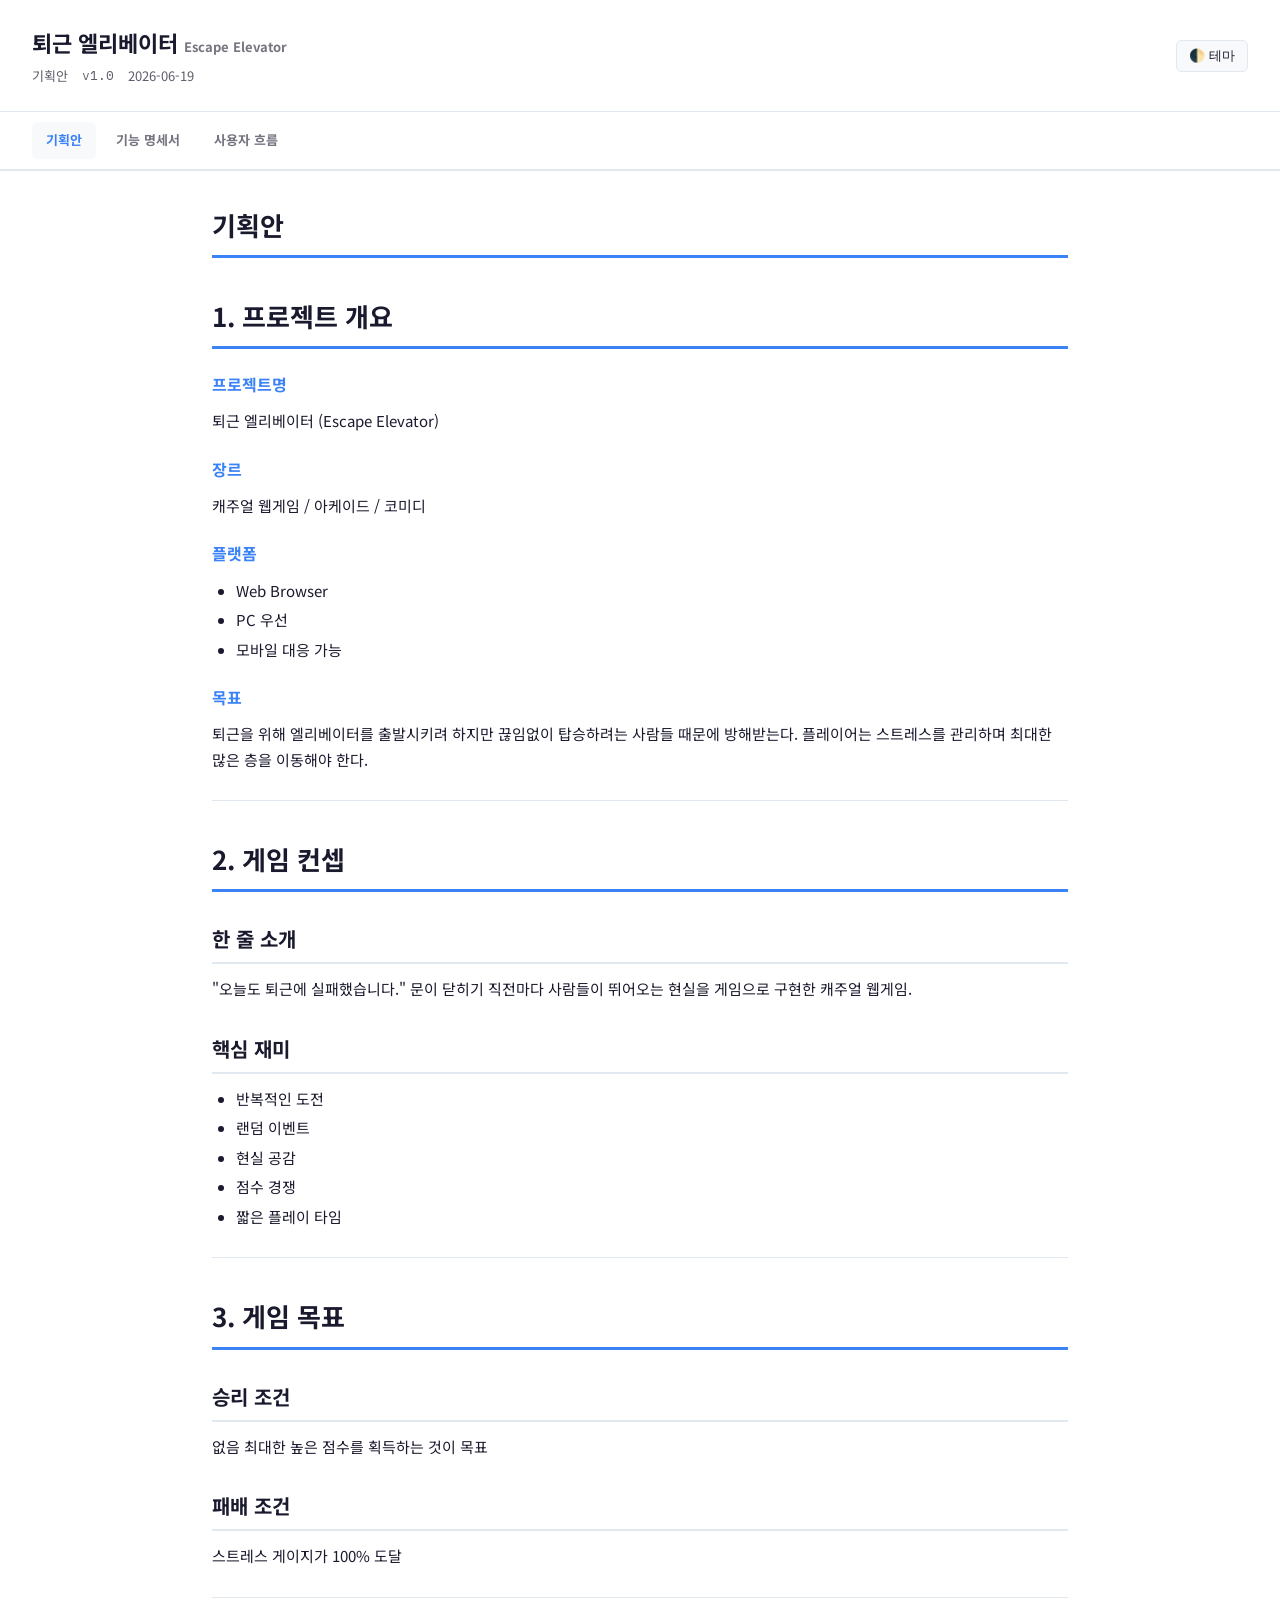
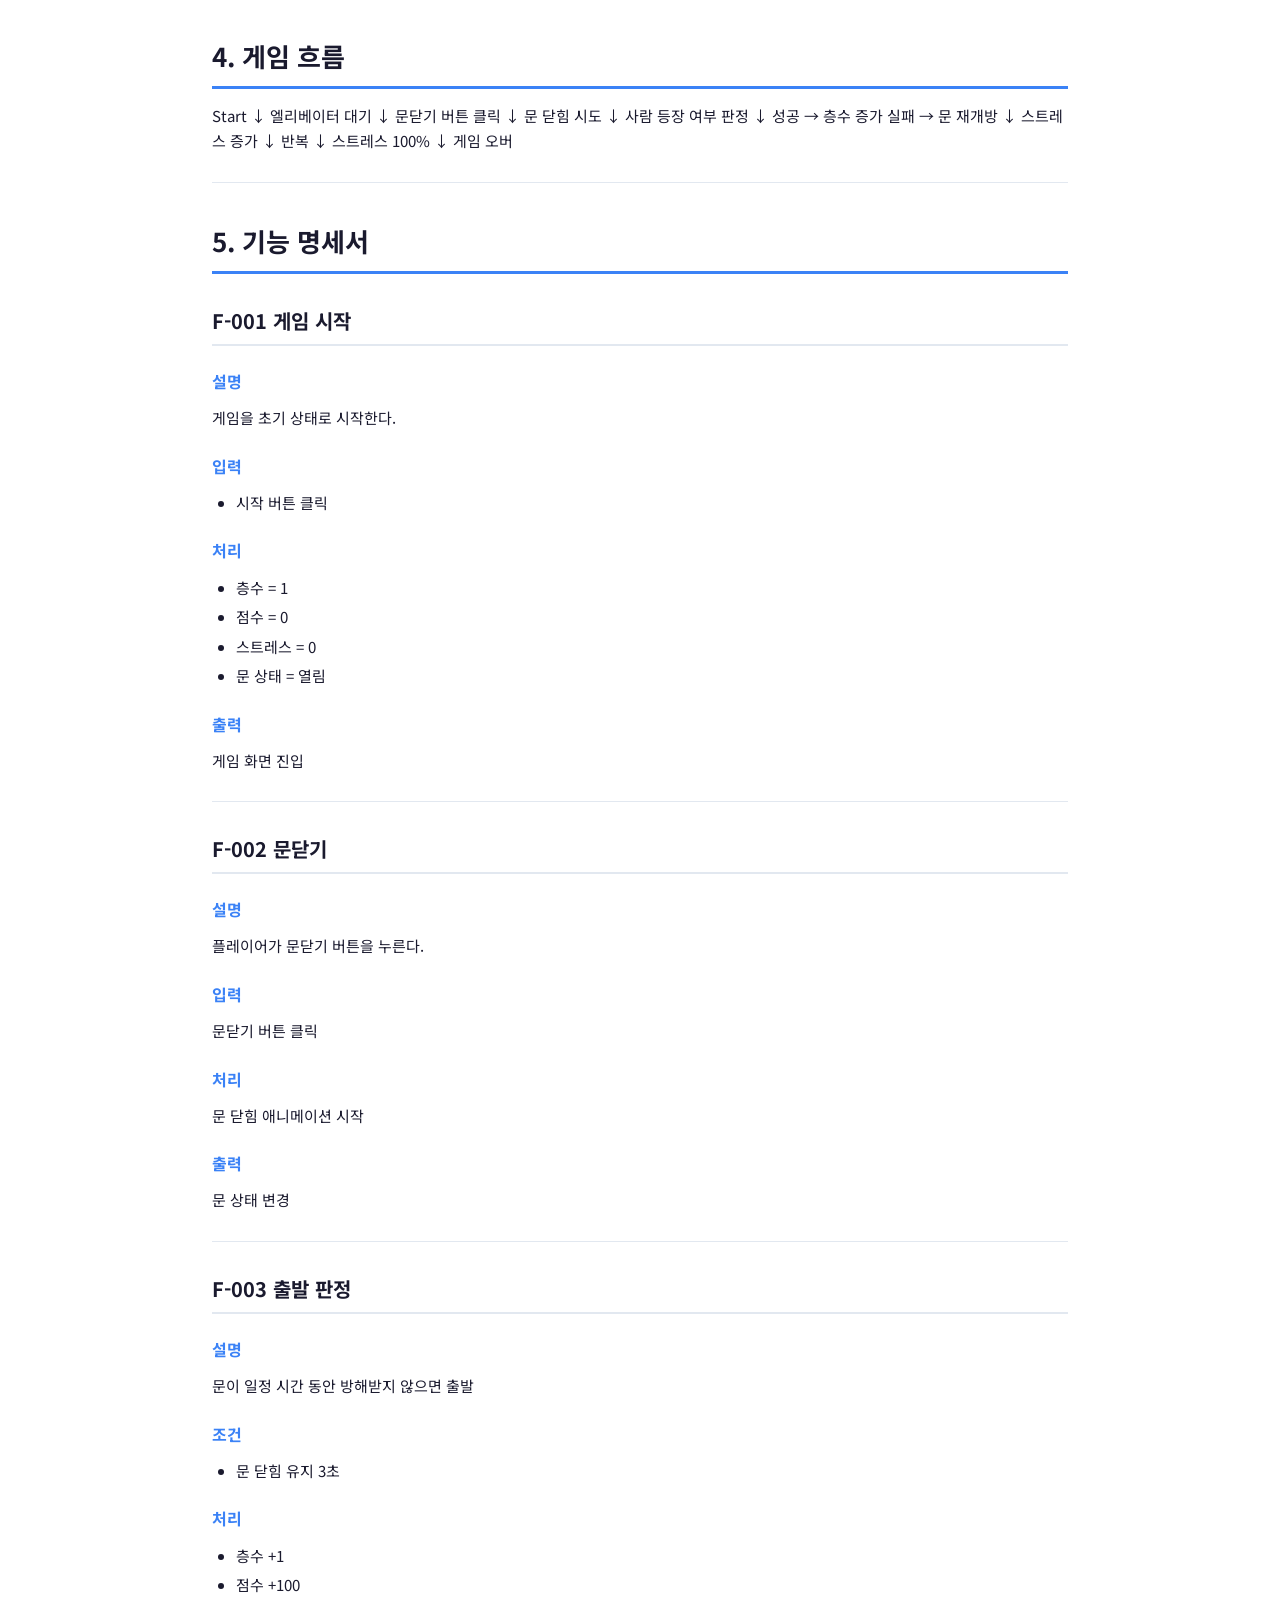
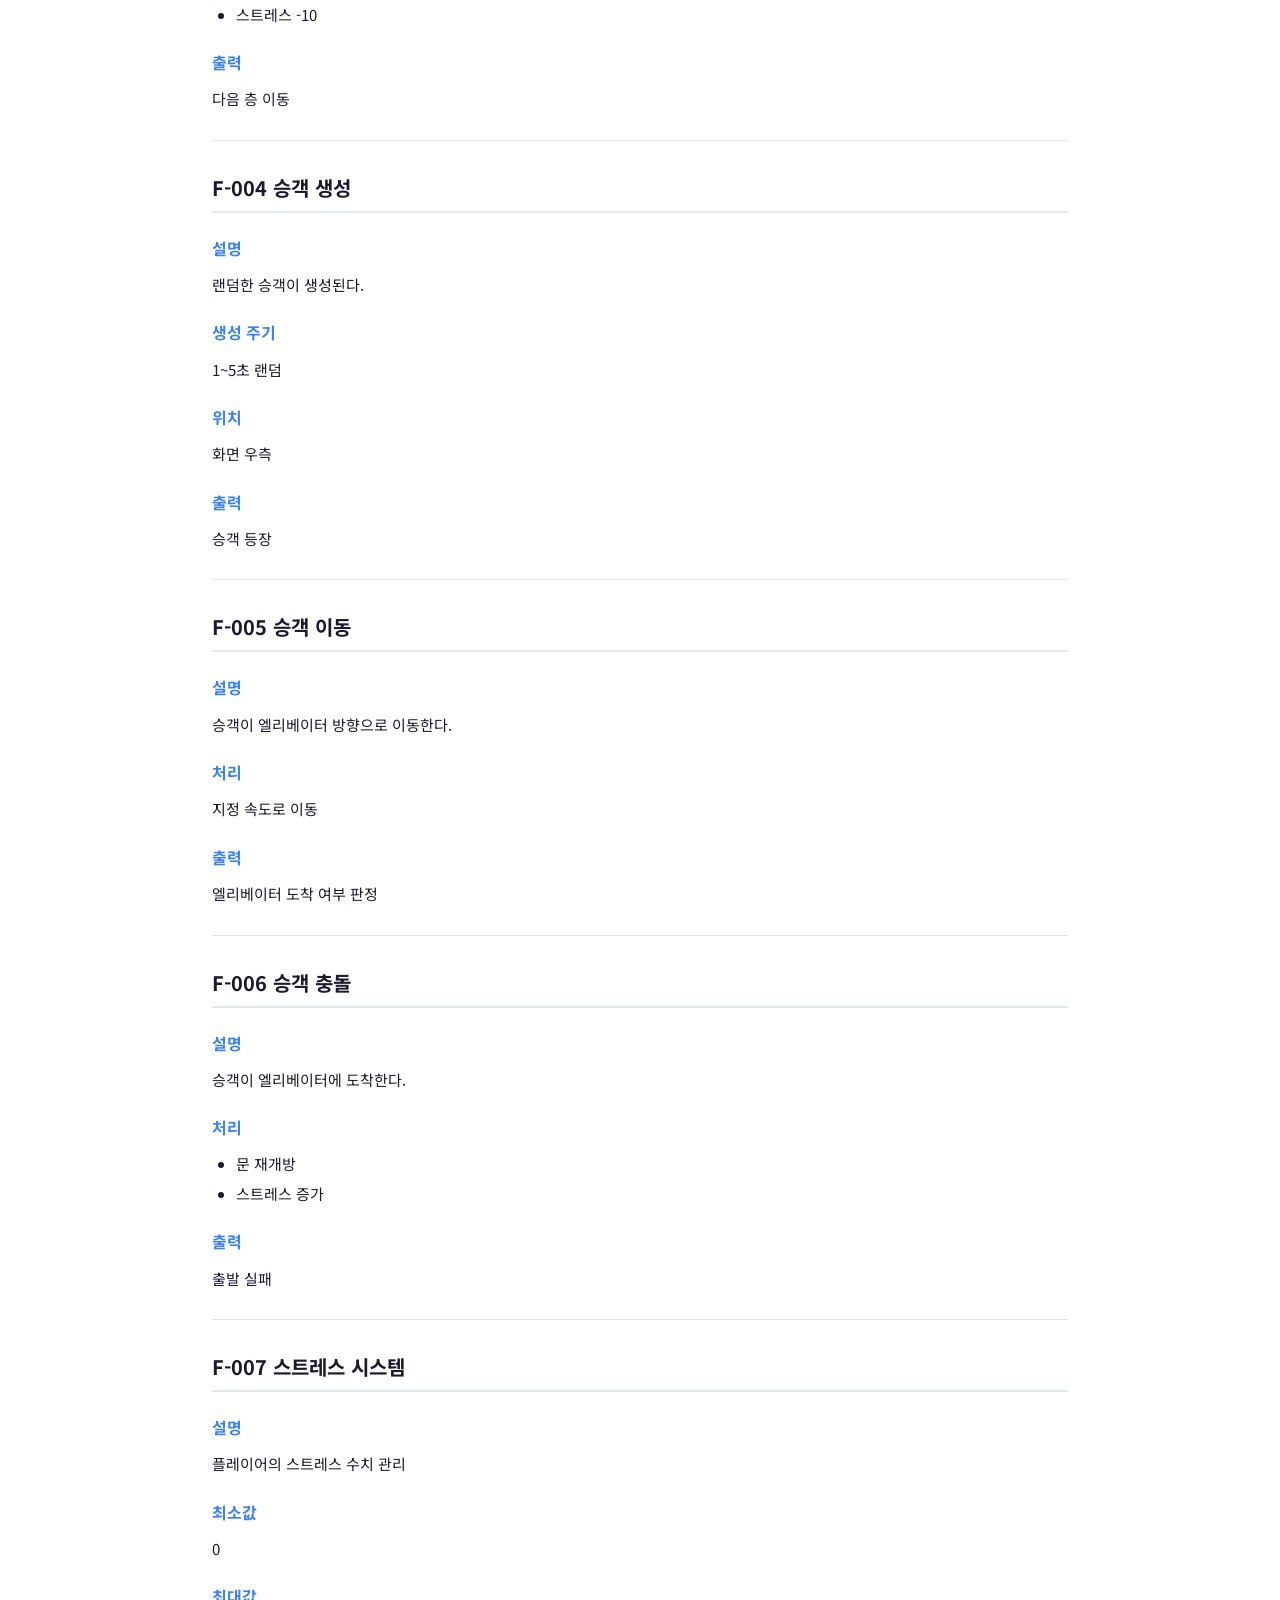
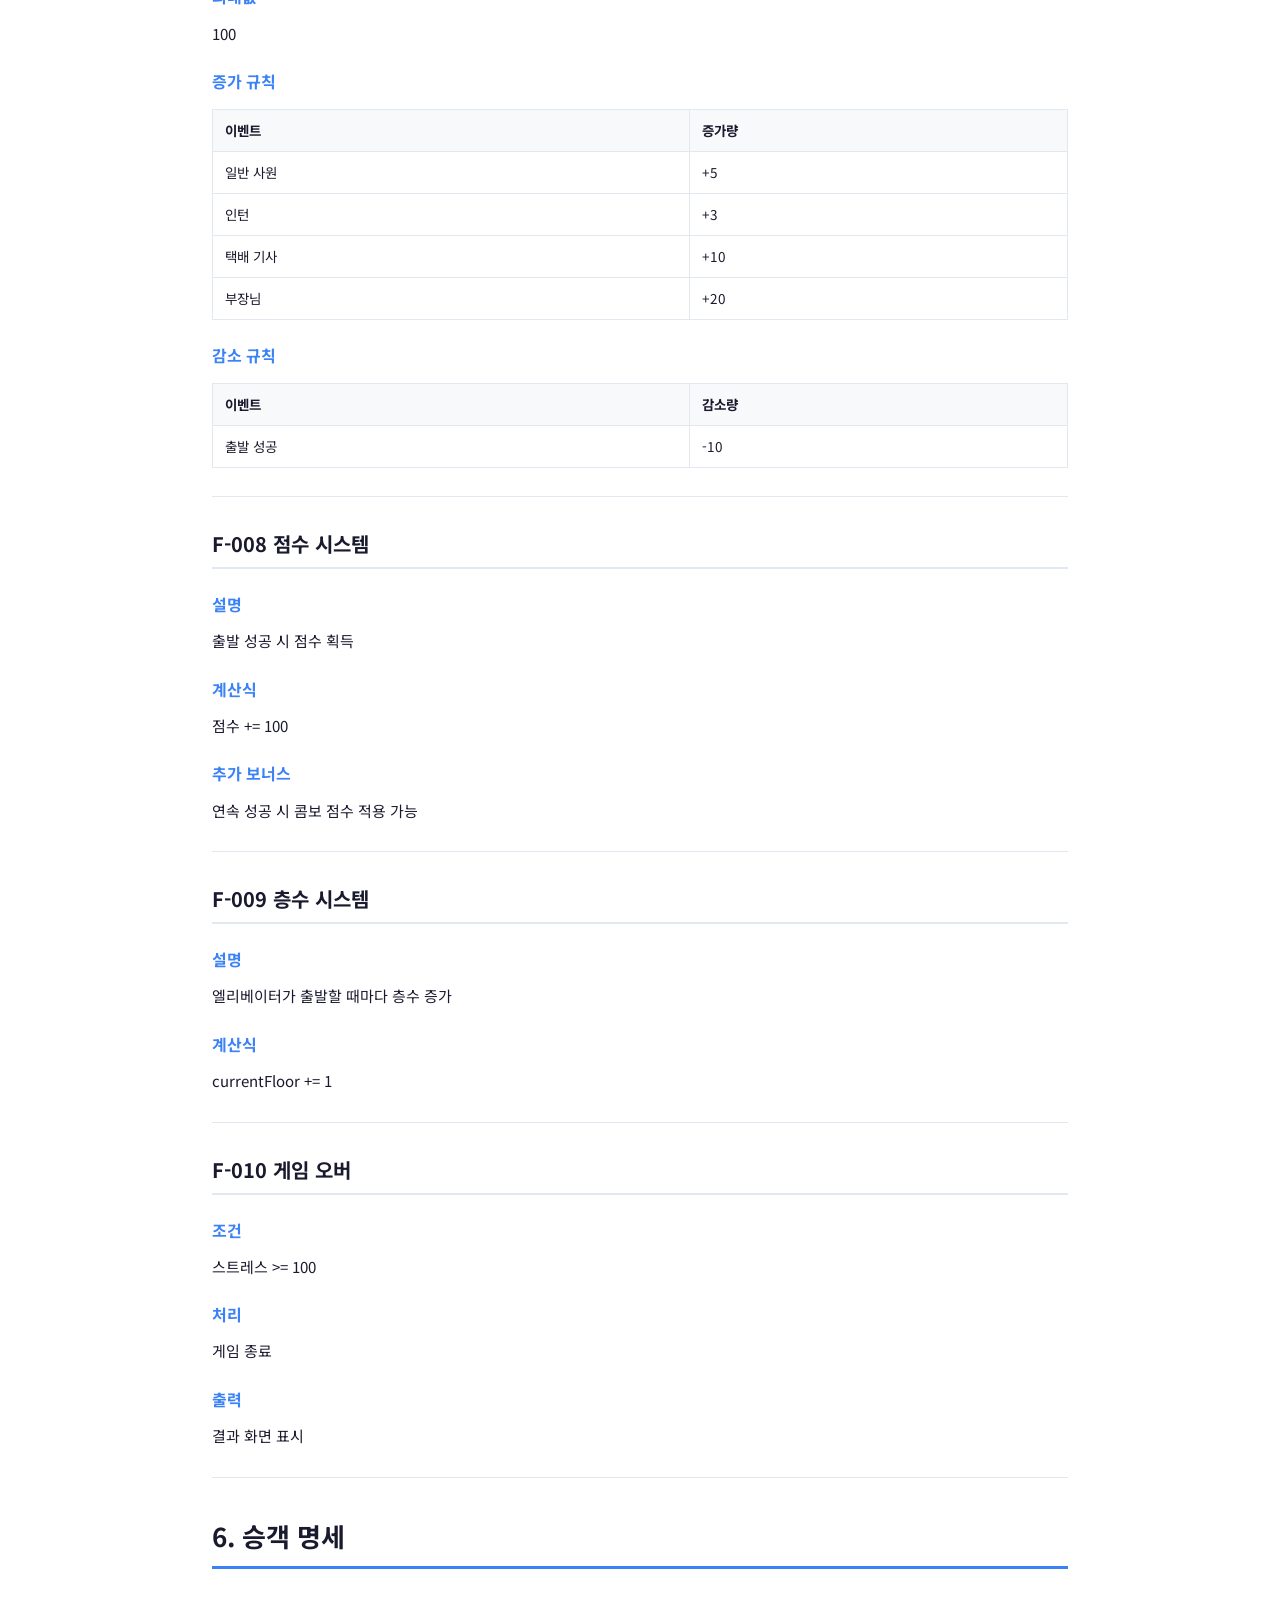
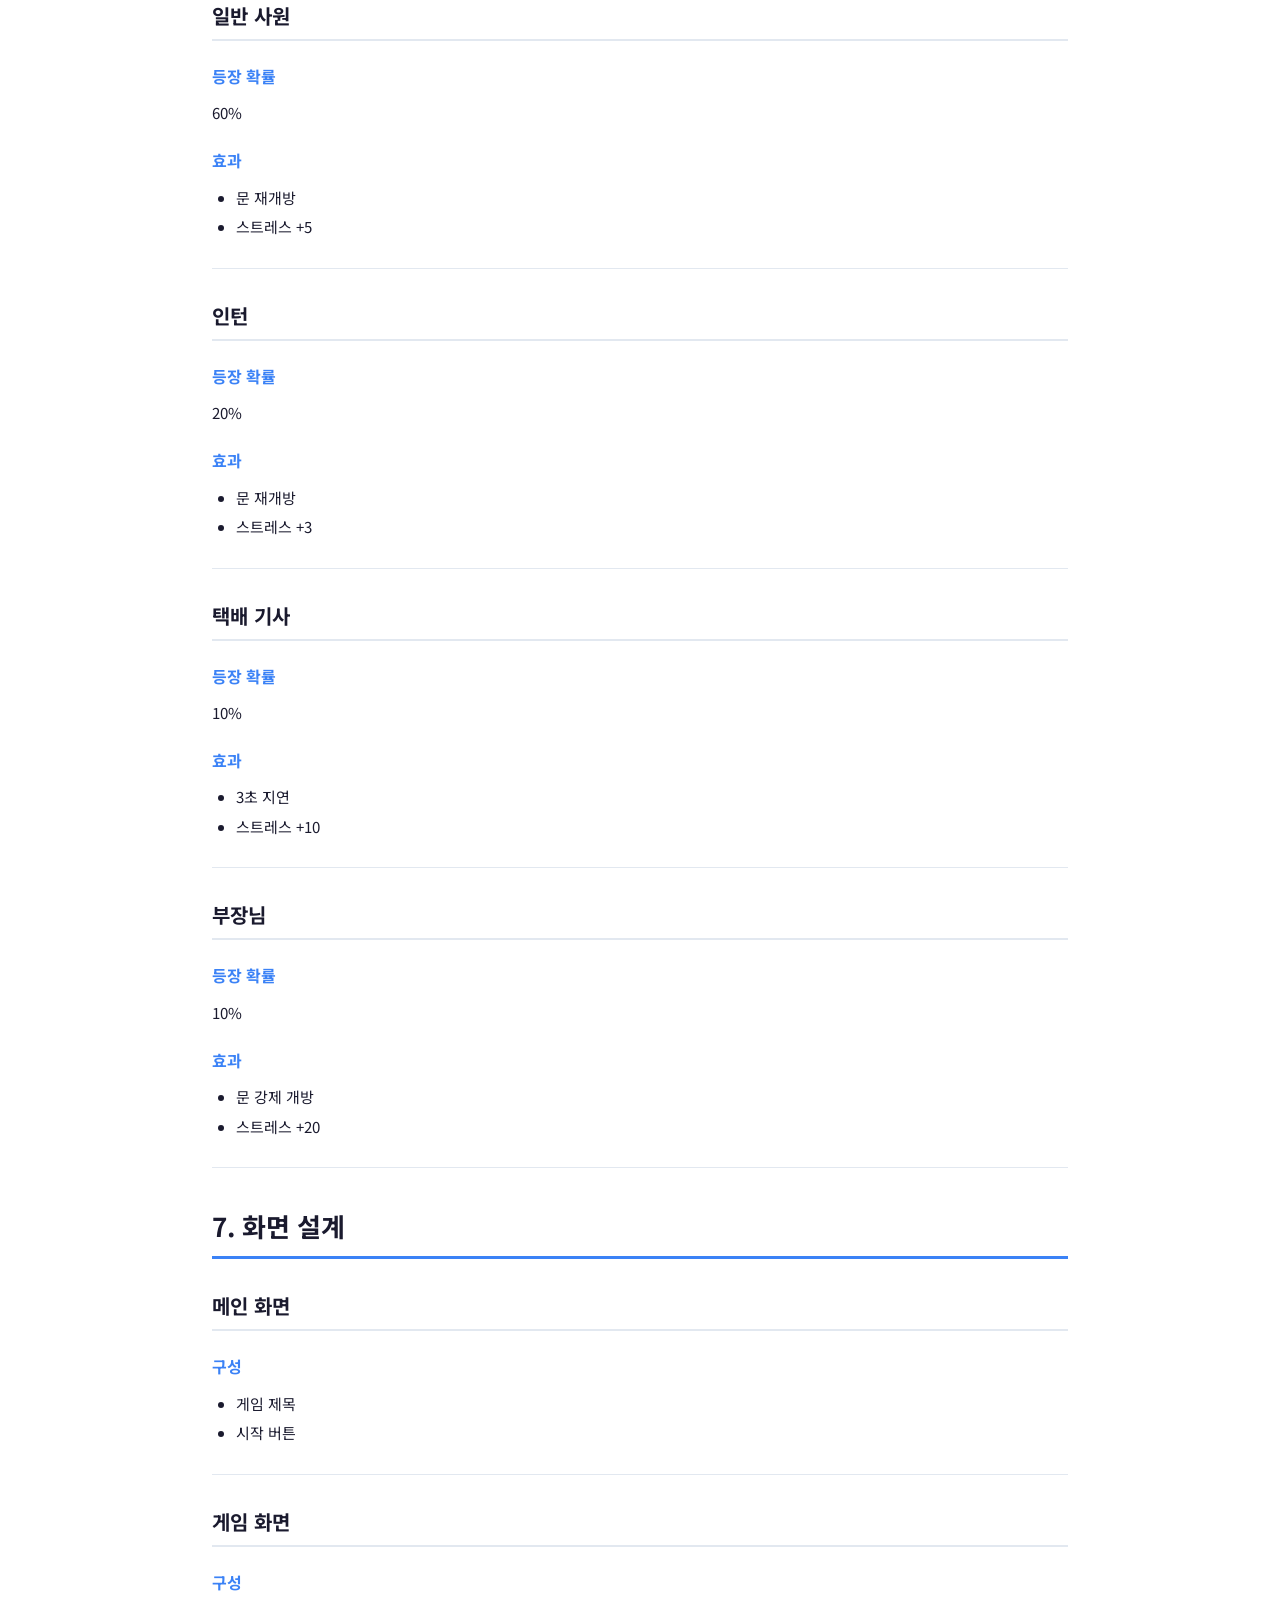
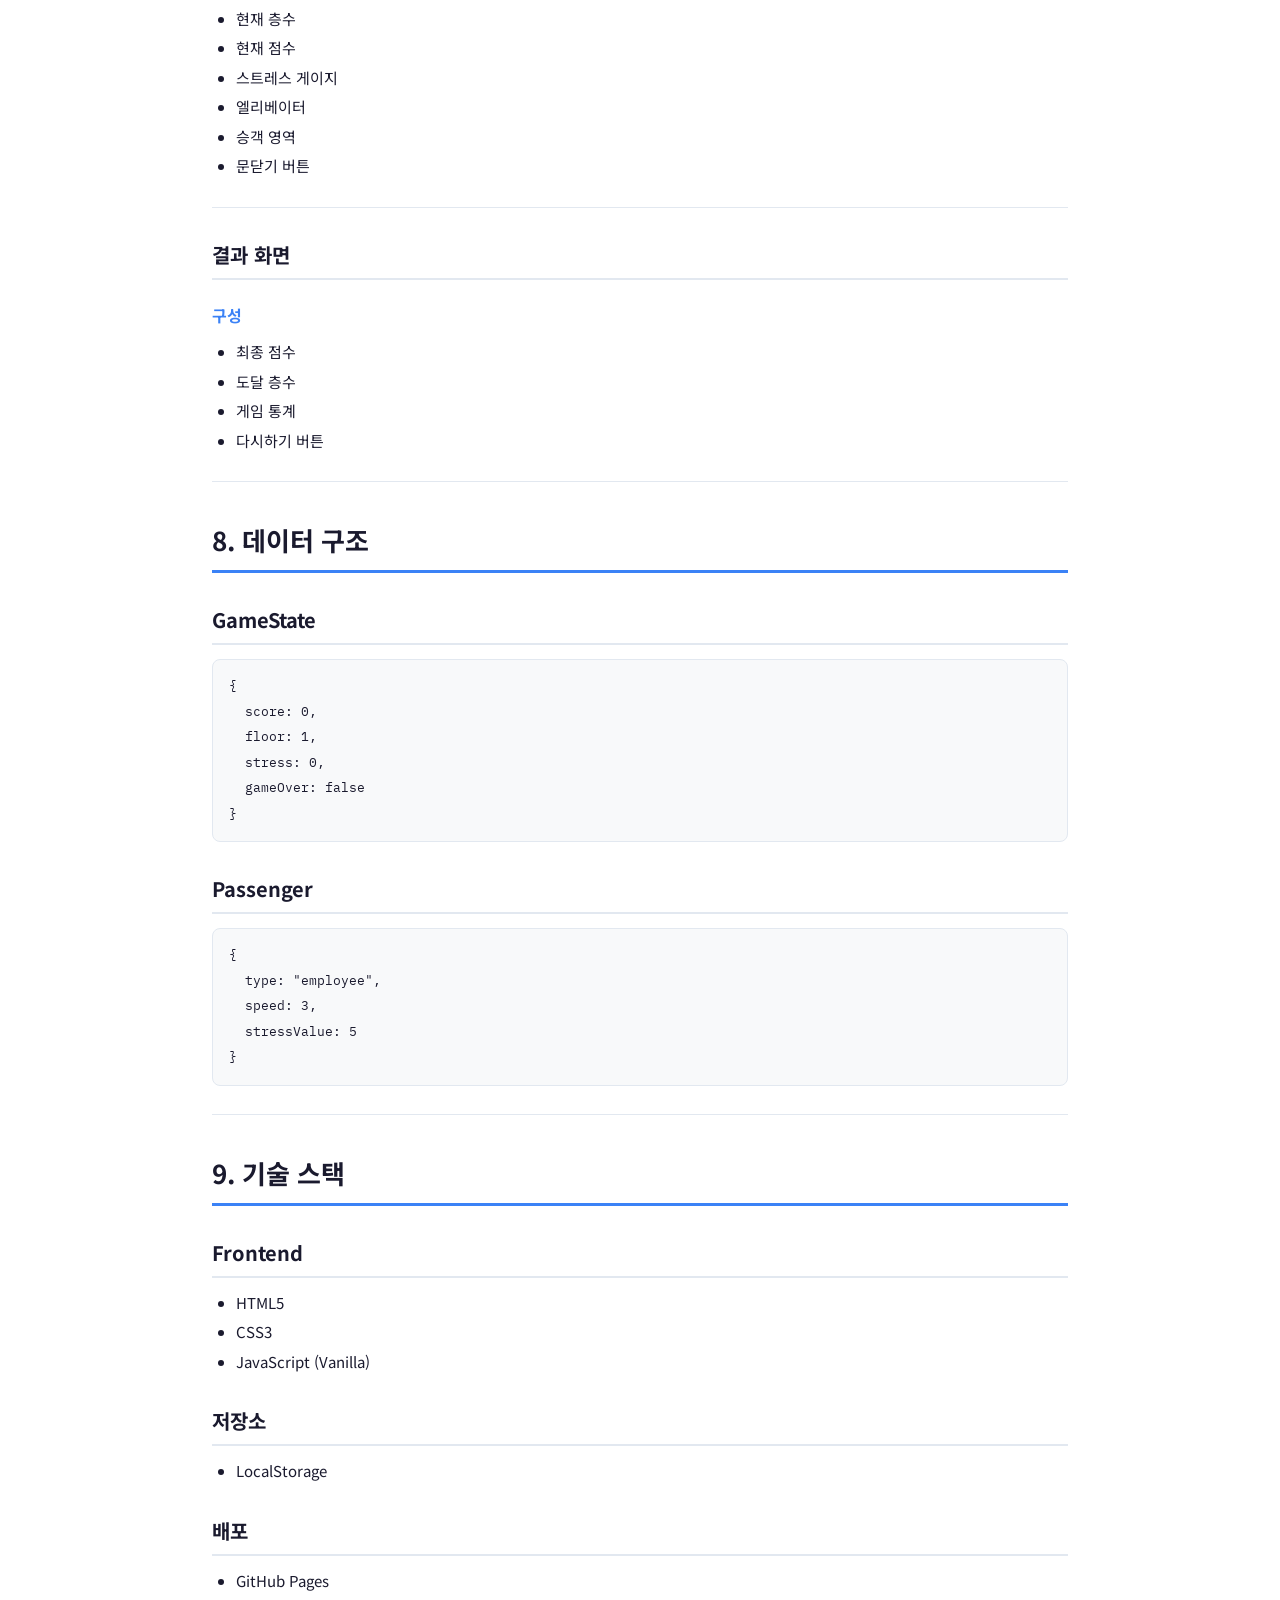
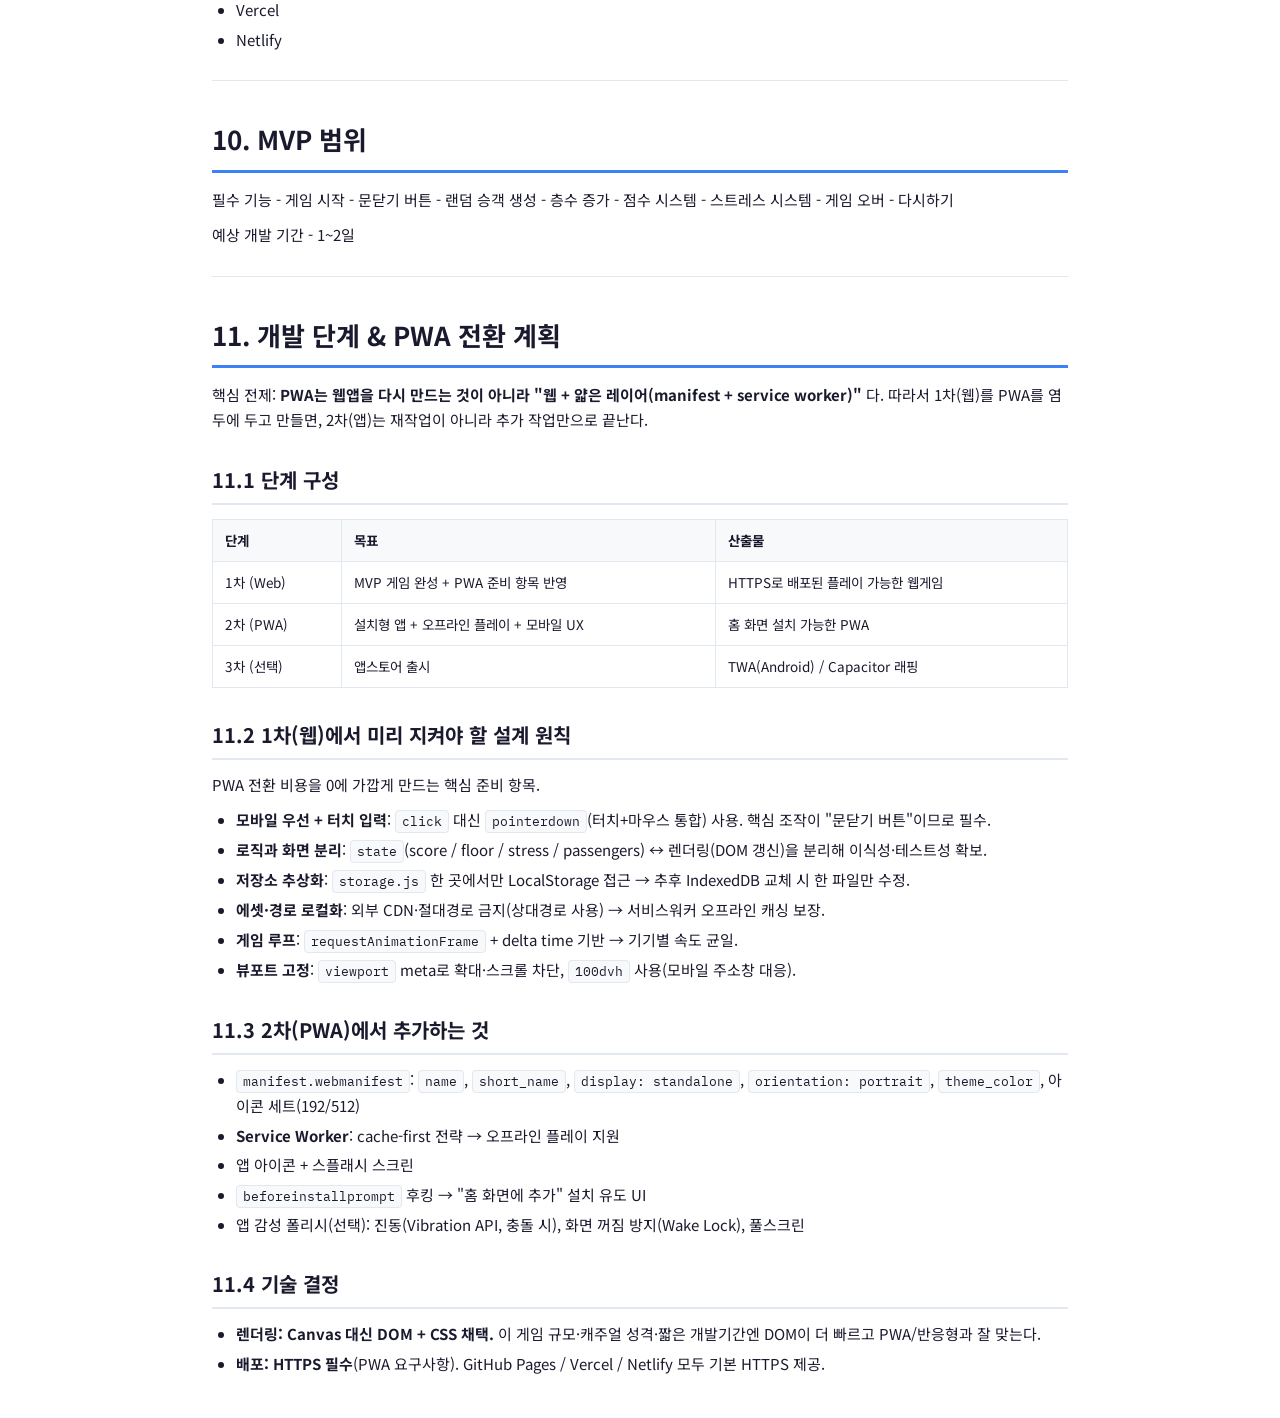
==== docs/planning.html @ 1688a80f "docs: 기획안·기능명세서·사용자 흐름 문서 추가 Co-Authored-By: Claude Opus 4.8 (1M context) <noreply@anthropic.com>" ====
<!DOCTYPE html>
<html lang="ko">
<head>
<meta charset="UTF-8">
<meta name="viewport" content="width=device-width, initial-scale=1.0">
<title>퇴근 엘리베이터 — 기획안</title>
<link href="https://fonts.googleapis.com/css2?family=Noto+Sans+KR:wght@400;700&family=IBM+Plex+Mono:wght@400;500&display=swap" rel="stylesheet">
<style>
:root{--bg:#fff;--surface:#f8f9fa;--text:#1a1a2e;--border:#e2e8f0;--mvp-yes:#10b981;--mvp-no:#ef4444;--mvp-partial:#f59e0b;--accent:#3b82f6;--radius:10px}
[data-theme="dark"]{--bg:#0f0f23;--surface:#1a1a2e;--text:#e2e8f0;--border:#2d2d44}
*{margin:0;padding:0;box-sizing:border-box}
body{font-family:'Noto Sans KR',sans-serif;font-size:15px;line-height:1.7;color:var(--text);background:var(--bg);transition:background .3s,color .3s}
code,.mono{font-family:'IBM Plex Mono',monospace}
.header{padding:24px 32px;border-bottom:1px solid var(--border);display:flex;justify-content:space-between;align-items:center;flex-wrap:wrap;gap:12px;position:sticky;top:0;background:var(--bg);z-index:10}
.header h1{font-size:22px;font-weight:700}
.header-meta{display:flex;gap:14px;align-items:center;font-size:13px;opacity:.7;flex-wrap:wrap;margin-top:4px}
.docnav{display:flex;gap:6px;padding:10px 32px;border-bottom:2px solid var(--border);flex-wrap:wrap;overflow-x:auto}
.docnav a{padding:7px 14px;border-radius:6px;font-size:13px;font-weight:700;text-decoration:none;color:var(--text);opacity:.6;white-space:nowrap}
.docnav a:hover{opacity:1;background:var(--surface)}
.docnav a.active{opacity:1;color:var(--accent);background:var(--surface)}
.theme-toggle{cursor:pointer;padding:6px 12px;border:1px solid var(--border);border-radius:6px;background:var(--surface);color:var(--text);font-size:13px}
.doc{max-width:920px;margin:0 auto;padding:32px}
.doc h1{font-size:26px;font-weight:700;margin:36px 0 14px;padding-bottom:8px;border-bottom:3px solid var(--accent)}
.doc h1:first-child{margin-top:0}
.doc h2{font-size:20px;font-weight:700;margin:30px 0 12px;padding-bottom:6px;border-bottom:2px solid var(--border)}
.doc h3{font-size:16px;font-weight:700;margin:22px 0 8px;color:var(--accent)}
.doc p{margin:10px 0}
.doc ul,.doc ol{margin:10px 0;padding-left:24px}
.doc li{margin:4px 0}
.doc a{color:var(--accent);text-decoration:none}
.doc a:hover{text-decoration:underline}
.doc hr{border:0;border-top:1px solid var(--border);margin:28px 0}
.doc table{width:100%;border-collapse:collapse;font-size:13.5px;margin:14px 0}
.doc th,.doc td{padding:9px 12px;border:1px solid var(--border);text-align:left;vertical-align:top}
.doc th{background:var(--surface);font-weight:700;white-space:nowrap}
[data-theme="dark"] .doc th{background:#2a2a4a}
.doc code{background:var(--surface);padding:2px 6px;border-radius:4px;font-size:13px;border:1px solid var(--border)}
.doc pre{background:var(--surface);border:1px solid var(--border);border-radius:8px;padding:14px 16px;overflow-x:auto;margin:14px 0}
.doc pre code{background:none;border:0;padding:0;font-size:13px;line-height:1.6}
.doc blockquote{margin:14px 0;padding:10px 16px;border-left:4px solid var(--accent);background:var(--surface);border-radius:0 8px 8px 0;font-size:14px}
.doc blockquote p{margin:4px 0}
@media(max-width:768px){.header,.docnav{padding-left:16px;padding-right:16px}.doc{padding:18px}}
</style>
</head>
<body>
<div class="header">
  <div>
    <h1>퇴근 엘리베이터 <span style="font-size:13px;opacity:.6">Escape Elevator</span></h1>
    <div class="header-meta"><span>기획안</span><span class="mono">v1.0</span><span>2026-06-19</span></div>
  </div>
  <button class="theme-toggle" onclick="toggleTheme()">🌓 테마</button>
</div>
<div class="docnav"><a href="planning.html" class="active">기획안</a><a href="기능명세서.html">기능 명세서</a><a href="user-flow.html">사용자 흐름</a></div>
<div class="doc">
<h1>기획안</h1>
<h1>1. 프로젝트 개요</h1>
<h3>프로젝트명</h3>
<p>퇴근 엘리베이터 (Escape Elevator)</p>
<h3>장르</h3>
<p>캐주얼 웹게임 / 아케이드 / 코미디</p>
<h3>플랫폼</h3>
<ul>
<li>Web Browser</li>
<li>PC 우선</li>
<li>모바일 대응 가능</li>
</ul>
<h3>목표</h3>
<p>퇴근을 위해 엘리베이터를 출발시키려 하지만 끊임없이 탑승하려는 사람들 때문에 방해받는다.
플레이어는 스트레스를 관리하며 최대한 많은 층을 이동해야 한다.</p>
<hr />
<h1>2. 게임 컨셉</h1>
<h2>한 줄 소개</h2>
<p>"오늘도 퇴근에 실패했습니다."
문이 닫히기 직전마다 사람들이 뛰어오는 현실을 게임으로 구현한 캐주얼 웹게임.</p>
<h2>핵심 재미</h2>
<ul>
<li>반복적인 도전</li>
<li>랜덤 이벤트</li>
<li>현실 공감</li>
<li>점수 경쟁</li>
<li>짧은 플레이 타임</li>
</ul>
<hr />
<h1>3. 게임 목표</h1>
<h2>승리 조건</h2>
<p>없음
최대한 높은 점수를 획득하는 것이 목표</p>
<h2>패배 조건</h2>
<p>스트레스 게이지가 100% 도달</p>
<hr />
<h1>4. 게임 흐름</h1>
<p>Start
↓
엘리베이터 대기
↓
문닫기 버튼 클릭
↓
문 닫힘 시도
↓
사람 등장 여부 판정
↓
성공
→ 층수 증가
실패
→ 문 재개방
↓
스트레스 증가
↓
반복
↓
스트레스 100%
↓
게임 오버</p>
<hr />
<h1>5. 기능 명세서</h1>
<h2>F-001 게임 시작</h2>
<h3>설명</h3>
<p>게임을 초기 상태로 시작한다.</p>
<h3>입력</h3>
<ul>
<li>시작 버튼 클릭</li>
</ul>
<h3>처리</h3>
<ul>
<li>층수 = 1</li>
<li>점수 = 0</li>
<li>스트레스 = 0</li>
<li>문 상태 = 열림</li>
</ul>
<h3>출력</h3>
<p>게임 화면 진입</p>
<hr />
<h2>F-002 문닫기</h2>
<h3>설명</h3>
<p>플레이어가 문닫기 버튼을 누른다.</p>
<h3>입력</h3>
<p>문닫기 버튼 클릭</p>
<h3>처리</h3>
<p>문 닫힘 애니메이션 시작</p>
<h3>출력</h3>
<p>문 상태 변경</p>
<hr />
<h2>F-003 출발 판정</h2>
<h3>설명</h3>
<p>문이 일정 시간 동안 방해받지 않으면 출발</p>
<h3>조건</h3>
<ul>
<li>문 닫힘 유지 3초</li>
</ul>
<h3>처리</h3>
<ul>
<li>층수 +1</li>
<li>점수 +100</li>
<li>스트레스 -10</li>
</ul>
<h3>출력</h3>
<p>다음 층 이동</p>
<hr />
<h2>F-004 승객 생성</h2>
<h3>설명</h3>
<p>랜덤한 승객이 생성된다.</p>
<h3>생성 주기</h3>
<p>1~5초 랜덤</p>
<h3>위치</h3>
<p>화면 우측</p>
<h3>출력</h3>
<p>승객 등장</p>
<hr />
<h2>F-005 승객 이동</h2>
<h3>설명</h3>
<p>승객이 엘리베이터 방향으로 이동한다.</p>
<h3>처리</h3>
<p>지정 속도로 이동</p>
<h3>출력</h3>
<p>엘리베이터 도착 여부 판정</p>
<hr />
<h2>F-006 승객 충돌</h2>
<h3>설명</h3>
<p>승객이 엘리베이터에 도착한다.</p>
<h3>처리</h3>
<ul>
<li>문 재개방</li>
<li>스트레스 증가</li>
</ul>
<h3>출력</h3>
<p>출발 실패</p>
<hr />
<h2>F-007 스트레스 시스템</h2>
<h3>설명</h3>
<p>플레이어의 스트레스 수치 관리</p>
<h3>최소값</h3>
<p>0</p>
<h3>최대값</h3>
<p>100</p>
<h3>증가 규칙</h3>
<table>
<thead>
<tr>
<th>이벤트</th>
<th>증가량</th>
</tr>
</thead>
<tbody>
<tr>
<td>일반 사원</td>
<td>+5</td>
</tr>
<tr>
<td>인턴</td>
<td>+3</td>
</tr>
<tr>
<td>택배 기사</td>
<td>+10</td>
</tr>
<tr>
<td>부장님</td>
<td>+20</td>
</tr>
</tbody>
</table>
<h3>감소 규칙</h3>
<table>
<thead>
<tr>
<th>이벤트</th>
<th>감소량</th>
</tr>
</thead>
<tbody>
<tr>
<td>출발 성공</td>
<td>-10</td>
</tr>
</tbody>
</table>
<hr />
<h2>F-008 점수 시스템</h2>
<h3>설명</h3>
<p>출발 성공 시 점수 획득</p>
<h3>계산식</h3>
<p>점수 += 100</p>
<h3>추가 보너스</h3>
<p>연속 성공 시 콤보 점수 적용 가능</p>
<hr />
<h2>F-009 층수 시스템</h2>
<h3>설명</h3>
<p>엘리베이터가 출발할 때마다 층수 증가</p>
<h3>계산식</h3>
<p>currentFloor += 1</p>
<hr />
<h2>F-010 게임 오버</h2>
<h3>조건</h3>
<p>스트레스 &gt;= 100</p>
<h3>처리</h3>
<p>게임 종료</p>
<h3>출력</h3>
<p>결과 화면 표시</p>
<hr />
<h1>6. 승객 명세</h1>
<h2>일반 사원</h2>
<h3>등장 확률</h3>
<p>60%</p>
<h3>효과</h3>
<ul>
<li>문 재개방</li>
<li>스트레스 +5</li>
</ul>
<hr />
<h2>인턴</h2>
<h3>등장 확률</h3>
<p>20%</p>
<h3>효과</h3>
<ul>
<li>문 재개방</li>
<li>스트레스 +3</li>
</ul>
<hr />
<h2>택배 기사</h2>
<h3>등장 확률</h3>
<p>10%</p>
<h3>효과</h3>
<ul>
<li>3초 지연</li>
<li>스트레스 +10</li>
</ul>
<hr />
<h2>부장님</h2>
<h3>등장 확률</h3>
<p>10%</p>
<h3>효과</h3>
<ul>
<li>문 강제 개방</li>
<li>스트레스 +20</li>
</ul>
<hr />
<h1>7. 화면 설계</h1>
<h2>메인 화면</h2>
<h3>구성</h3>
<ul>
<li>게임 제목</li>
<li>시작 버튼</li>
</ul>
<hr />
<h2>게임 화면</h2>
<h3>구성</h3>
<ul>
<li>현재 층수</li>
<li>현재 점수</li>
<li>스트레스 게이지</li>
<li>엘리베이터</li>
<li>승객 영역</li>
<li>문닫기 버튼</li>
</ul>
<hr />
<h2>결과 화면</h2>
<h3>구성</h3>
<ul>
<li>최종 점수</li>
<li>도달 층수</li>
<li>게임 통계</li>
<li>다시하기 버튼</li>
</ul>
<hr />
<h1>8. 데이터 구조</h1>
<h2>GameState</h2>
<pre><code class="language-javascript">{
  score: 0,
  floor: 1,
  stress: 0,
  gameOver: false
}
</code></pre>
<h2>Passenger</h2>
<pre><code class="language-javascript">{
  type: &quot;employee&quot;,
  speed: 3,
  stressValue: 5
}
</code></pre>
<hr />
<h1>9. 기술 스택</h1>
<h2>Frontend</h2>
<ul>
<li>HTML5</li>
<li>CSS3</li>
<li>JavaScript (Vanilla)</li>
</ul>
<h2>저장소</h2>
<ul>
<li>LocalStorage</li>
</ul>
<h2>배포</h2>
<ul>
<li>GitHub Pages</li>
<li>Vercel</li>
<li>Netlify</li>
</ul>
<hr />
<h1>10. MVP 범위</h1>
<p>필수 기능
- 게임 시작
- 문닫기 버튼
- 랜덤 승객 생성
- 층수 증가
- 점수 시스템
- 스트레스 시스템
- 게임 오버
- 다시하기</p>
<p>예상 개발 기간
- 1~2일</p>
<hr />
<h1>11. 개발 단계 &amp; PWA 전환 계획</h1>
<p>핵심 전제: <strong>PWA는 웹앱을 다시 만드는 것이 아니라 "웹 + 얇은 레이어(manifest + service worker)"</strong> 다.
따라서 1차(웹)를 PWA를 염두에 두고 만들면, 2차(앱)는 재작업이 아니라 추가 작업만으로 끝난다.</p>
<h2>11.1 단계 구성</h2>
<table>
<thead>
<tr>
<th>단계</th>
<th>목표</th>
<th>산출물</th>
</tr>
</thead>
<tbody>
<tr>
<td>1차 (Web)</td>
<td>MVP 게임 완성 + PWA 준비 항목 반영</td>
<td>HTTPS로 배포된 플레이 가능한 웹게임</td>
</tr>
<tr>
<td>2차 (PWA)</td>
<td>설치형 앱 + 오프라인 플레이 + 모바일 UX</td>
<td>홈 화면 설치 가능한 PWA</td>
</tr>
<tr>
<td>3차 (선택)</td>
<td>앱스토어 출시</td>
<td>TWA(Android) / Capacitor 래핑</td>
</tr>
</tbody>
</table>
<h2>11.2 1차(웹)에서 미리 지켜야 할 설계 원칙</h2>
<p>PWA 전환 비용을 0에 가깝게 만드는 핵심 준비 항목.</p>
<ul>
<li><strong>모바일 우선 + 터치 입력</strong>: <code>click</code> 대신 <code>pointerdown</code>(터치+마우스 통합) 사용. 핵심 조작이 "문닫기 버튼"이므로 필수.</li>
<li><strong>로직과 화면 분리</strong>: <code>state</code>(score / floor / stress / passengers) ↔ 렌더링(DOM 갱신)을 분리해 이식성·테스트성 확보.</li>
<li><strong>저장소 추상화</strong>: <code>storage.js</code> 한 곳에서만 LocalStorage 접근 → 추후 IndexedDB 교체 시 한 파일만 수정.</li>
<li><strong>에셋·경로 로컬화</strong>: 외부 CDN·절대경로 금지(상대경로 사용) → 서비스워커 오프라인 캐싱 보장.</li>
<li><strong>게임 루프</strong>: <code>requestAnimationFrame</code> + delta time 기반 → 기기별 속도 균일.</li>
<li><strong>뷰포트 고정</strong>: <code>viewport</code> meta로 확대·스크롤 차단, <code>100dvh</code> 사용(모바일 주소창 대응).</li>
</ul>
<h2>11.3 2차(PWA)에서 추가하는 것</h2>
<ul>
<li><code>manifest.webmanifest</code>: <code>name</code>, <code>short_name</code>, <code>display: standalone</code>, <code>orientation: portrait</code>, <code>theme_color</code>, 아이콘 세트(192/512)</li>
<li><strong>Service Worker</strong>: cache-first 전략 → 오프라인 플레이 지원</li>
<li>앱 아이콘 + 스플래시 스크린</li>
<li><code>beforeinstallprompt</code> 후킹 → "홈 화면에 추가" 설치 유도 UI</li>
<li>앱 감성 폴리시(선택): 진동(Vibration API, 충돌 시), 화면 꺼짐 방지(Wake Lock), 풀스크린</li>
</ul>
<h2>11.4 기술 결정</h2>
<ul>
<li><strong>렌더링: Canvas 대신 DOM + CSS 채택.</strong> 이 게임 규모·캐주얼 성격·짧은 개발기간엔 DOM이 더 빠르고 PWA/반응형과 잘 맞는다.</li>
<li><strong>배포: HTTPS 필수</strong>(PWA 요구사항). GitHub Pages / Vercel / Netlify 모두 기본 HTTPS 제공.</li>
</ul>
</div>
<script>
function toggleTheme(){
  const el=document.documentElement;
  el.setAttribute('data-theme', el.getAttribute('data-theme')==='dark'?'light':'dark');
  try{localStorage.setItem('ee-theme', el.getAttribute('data-theme'));}catch(e){}
}
(function(){try{const t=localStorage.getItem('ee-theme');if(t)document.documentElement.setAttribute('data-theme',t);}catch(e){}})();
</script>
</body>
</html>
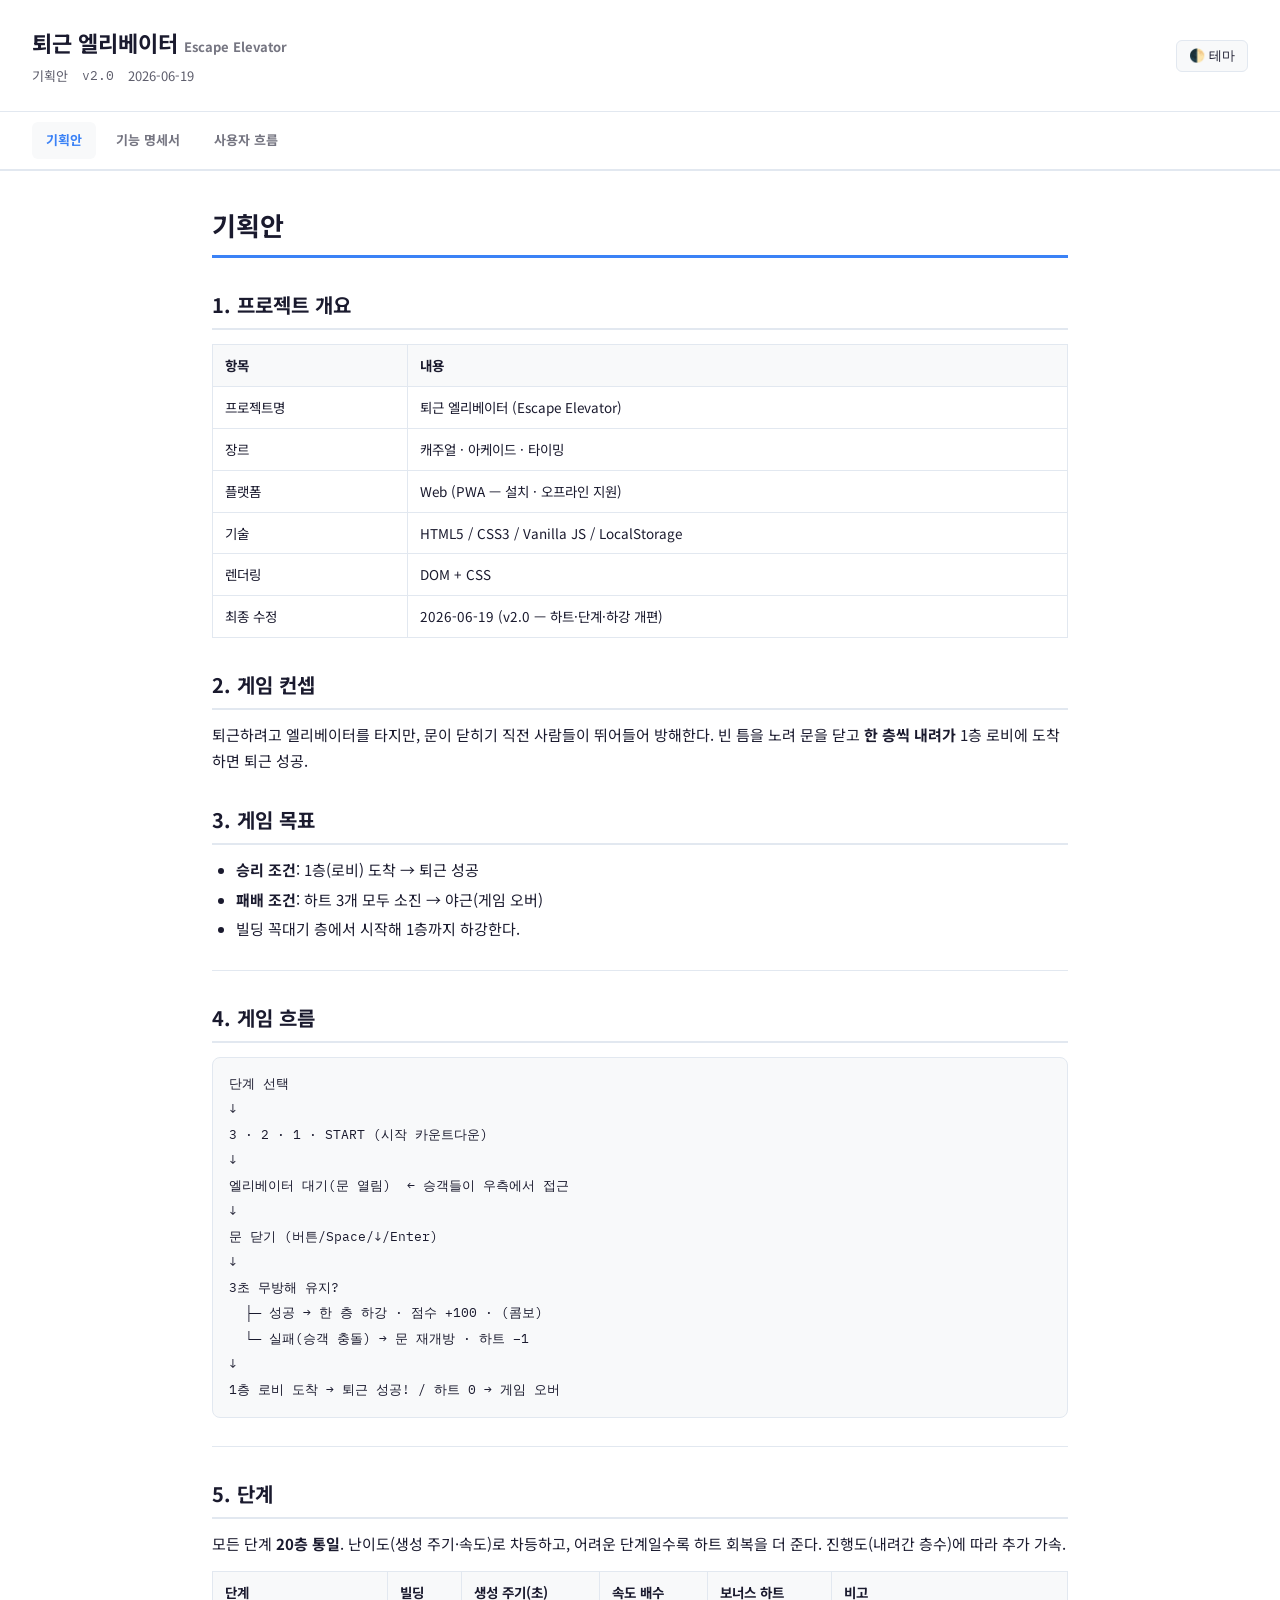
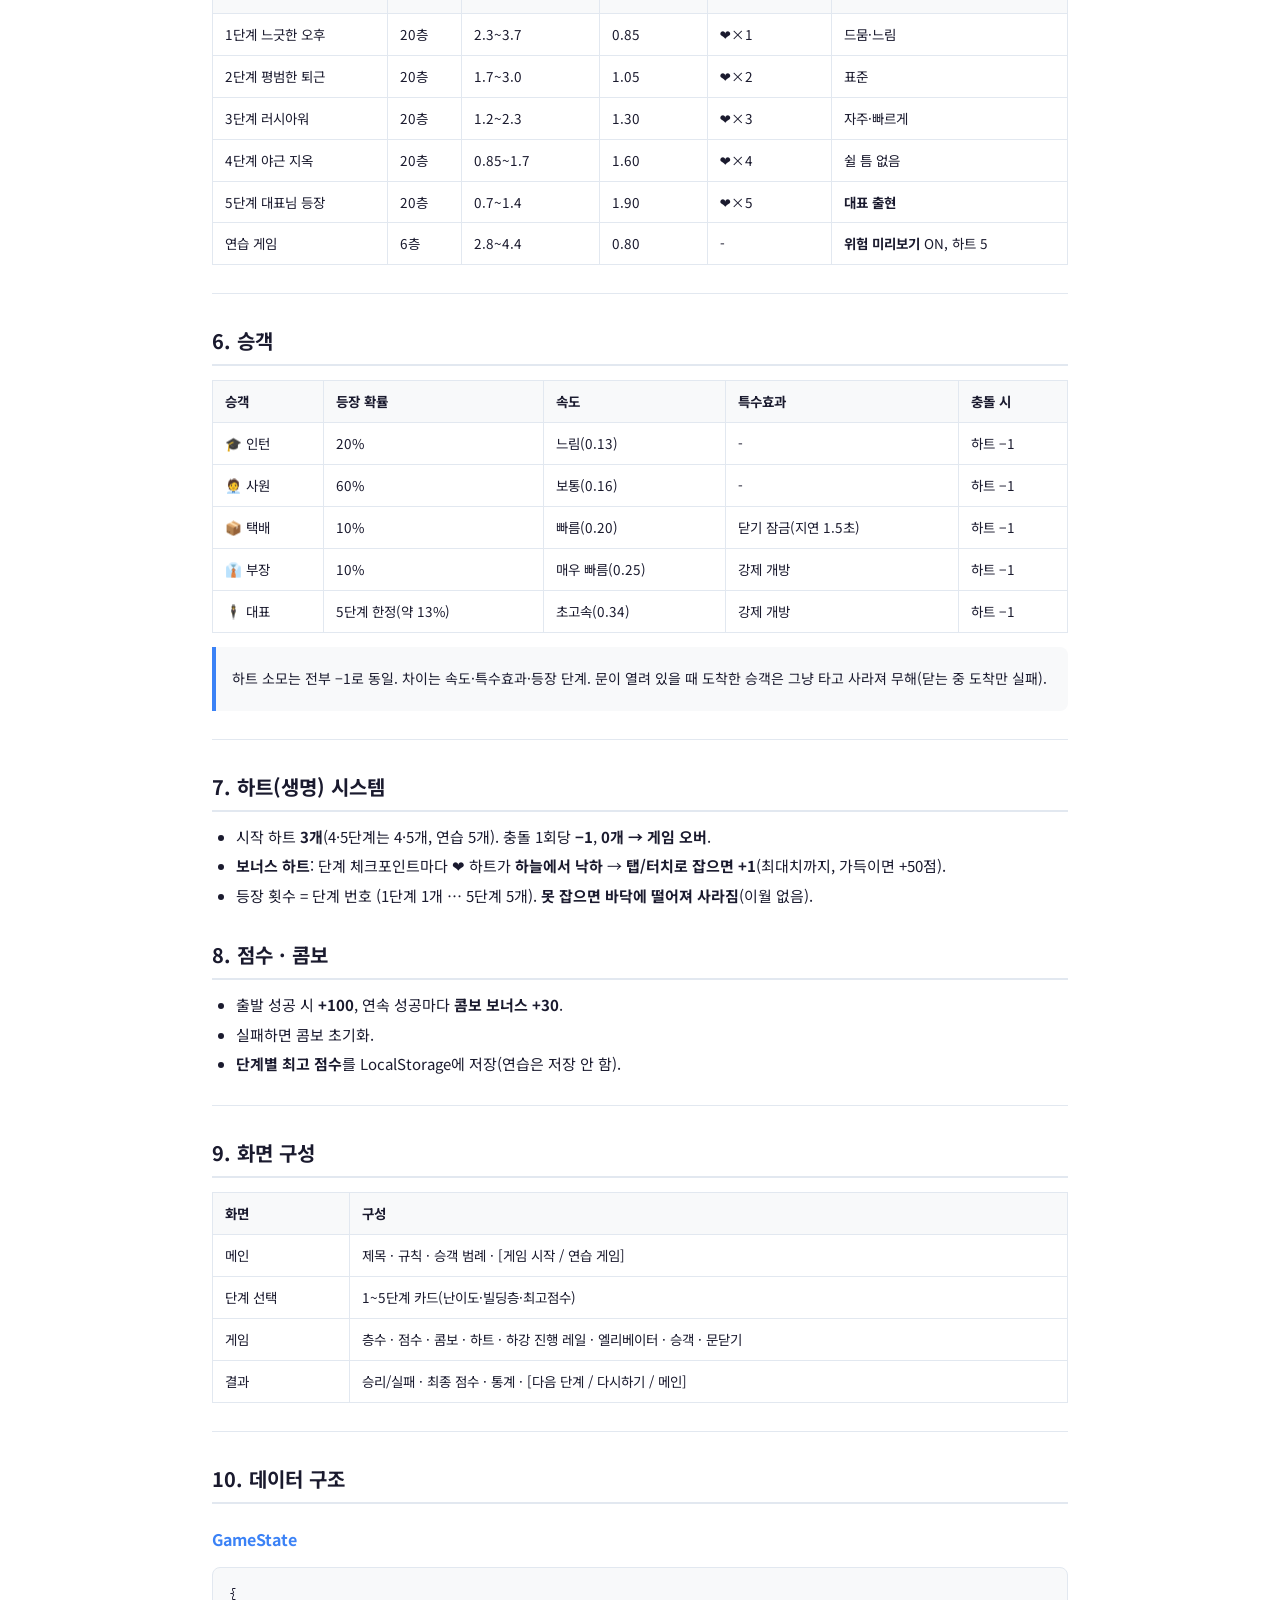
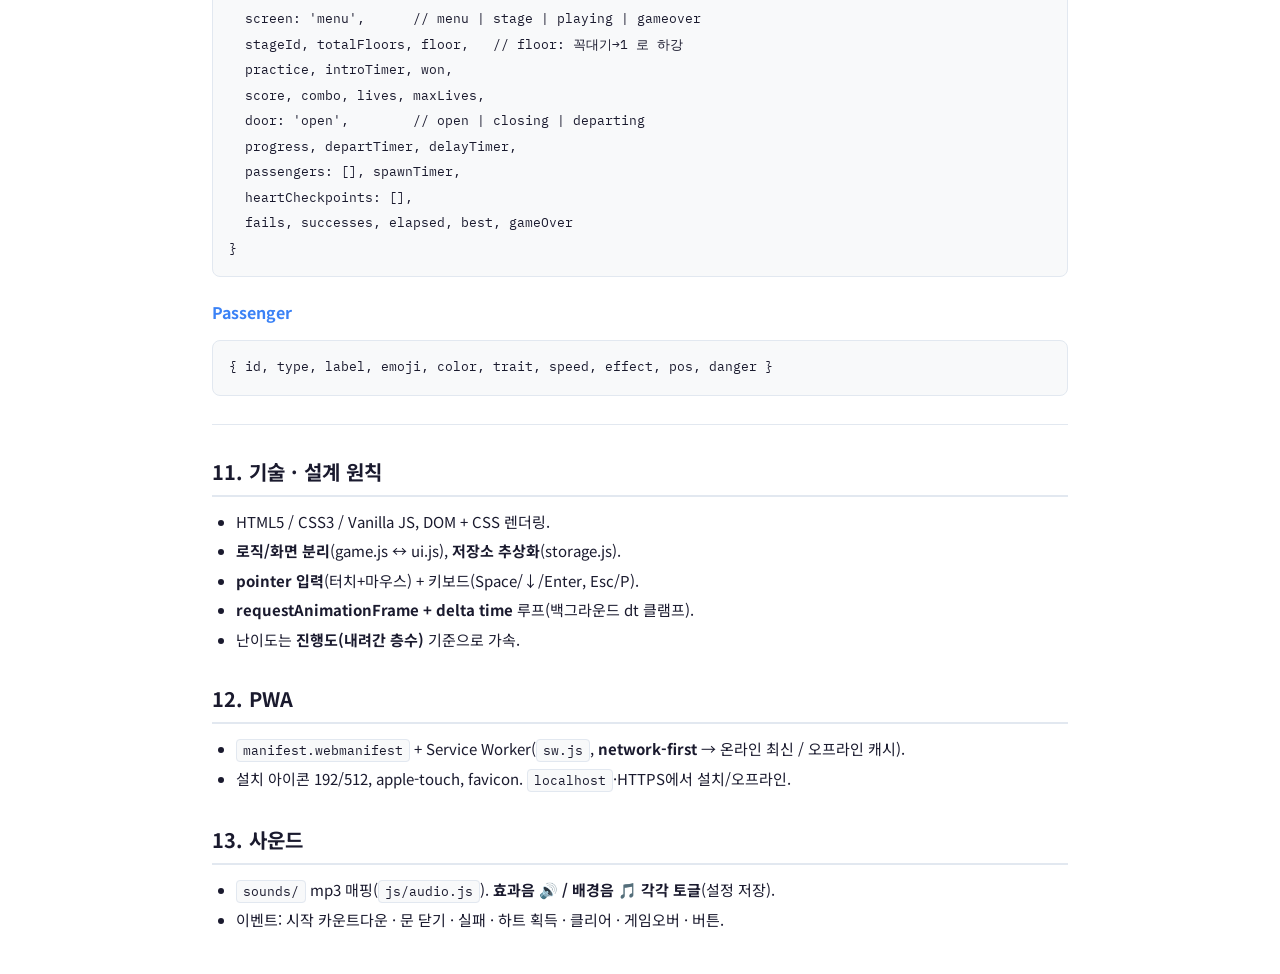
==== commit 0dfa05d0: "docs: 현행화 (하트 낙하·잡기 / 20층 / 5단계 대표 / 시작하트) Co-Authored-By: Claude Opus 4.8 (1M context) <noreply@ant" ====
--- a/docs/planning.html
+++ b/docs/planning.html
@@ -1,7 +1,5 @@
 <!DOCTYPE html>
-<html lang="ko">
-<head>
-<meta charset="UTF-8">
+<html lang="ko"><head><meta charset="UTF-8">
 <meta name="viewport" content="width=device-width, initial-scale=1.0">
 <title>퇴근 엘리베이터 — 기획안</title>
 <link href="https://fonts.googleapis.com/css2?family=Noto+Sans+KR:wght@400;700&family=IBM+Plex+Mono:wght@400;500&display=swap" rel="stylesheet">
@@ -9,7 +7,8 @@
 :root{--bg:#fff;--surface:#f8f9fa;--text:#1a1a2e;--border:#e2e8f0;--mvp-yes:#10b981;--mvp-no:#ef4444;--mvp-partial:#f59e0b;--accent:#3b82f6;--radius:10px}
 [data-theme="dark"]{--bg:#0f0f23;--surface:#1a1a2e;--text:#e2e8f0;--border:#2d2d44}
 *{margin:0;padding:0;box-sizing:border-box}
-body{font-family:'Noto Sans KR',sans-serif;font-size:15px;line-height:1.7;color:var(--text);background:var(--bg);transition:background .3s,color .3s}
+html,body{height:100%}
+body{font-family:'Noto Sans KR',system-ui,sans-serif;font-size:15px;line-height:1.7;color:var(--text);background:var(--bg);transition:background .3s,color .3s}
 code,.mono{font-family:'IBM Plex Mono',monospace}
 .header{padding:24px 32px;border-bottom:1px solid var(--border);display:flex;justify-content:space-between;align-items:center;flex-wrap:wrap;gap:12px;position:sticky;top:0;background:var(--bg);z-index:10}
 .header h1{font-size:22px;font-weight:700}
@@ -24,11 +23,8 @@
 .doc h1:first-child{margin-top:0}
 .doc h2{font-size:20px;font-weight:700;margin:30px 0 12px;padding-bottom:6px;border-bottom:2px solid var(--border)}
 .doc h3{font-size:16px;font-weight:700;margin:22px 0 8px;color:var(--accent)}
-.doc p{margin:10px 0}
-.doc ul,.doc ol{margin:10px 0;padding-left:24px}
-.doc li{margin:4px 0}
-.doc a{color:var(--accent);text-decoration:none}
-.doc a:hover{text-decoration:underline}
+.doc p{margin:10px 0}.doc ul,.doc ol{margin:10px 0;padding-left:24px}.doc li{margin:4px 0}
+.doc a{color:var(--accent);text-decoration:none}.doc a:hover{text-decoration:underline}
 .doc hr{border:0;border-top:1px solid var(--border);margin:28px 0}
 .doc table{width:100%;border-collapse:collapse;font-size:13.5px;margin:14px 0}
 .doc th,.doc td{padding:9px 12px;border:1px solid var(--border);text-align:left;vertical-align:top}
@@ -38,399 +34,273 @@
 .doc pre{background:var(--surface);border:1px solid var(--border);border-radius:8px;padding:14px 16px;overflow-x:auto;margin:14px 0}
 .doc pre code{background:none;border:0;padding:0;font-size:13px;line-height:1.6}
 .doc blockquote{margin:14px 0;padding:10px 16px;border-left:4px solid var(--accent);background:var(--surface);border-radius:0 8px 8px 0;font-size:14px}
-.doc blockquote p{margin:4px 0}
 @media(max-width:768px){.header,.docnav{padding-left:16px;padding-right:16px}.doc{padding:18px}}
-</style>
-</head>
-<body>
-<div class="header">
-  <div>
-    <h1>퇴근 엘리베이터 <span style="font-size:13px;opacity:.6">Escape Elevator</span></h1>
-    <div class="header-meta"><span>기획안</span><span class="mono">v1.0</span><span>2026-06-19</span></div>
-  </div>
-  <button class="theme-toggle" onclick="toggleTheme()">🌓 테마</button>
-</div>
+</style></head><body>
+<div class="header"><div><h1>퇴근 엘리베이터 <span style="font-size:13px;opacity:.6">Escape Elevator</span></h1>
+<div class="header-meta"><span>기획안</span><span class="mono">v2.0</span><span>2026-06-19</span></div></div>
+<button class="theme-toggle" onclick="toggleTheme()">🌓 테마</button></div>
 <div class="docnav"><a href="planning.html" class="active">기획안</a><a href="기능명세서.html">기능 명세서</a><a href="user-flow.html">사용자 흐름</a></div>
 <div class="doc">
 <h1>기획안</h1>
-<h1>1. 프로젝트 개요</h1>
-<h3>프로젝트명</h3>
-<p>퇴근 엘리베이터 (Escape Elevator)</p>
-<h3>장르</h3>
-<p>캐주얼 웹게임 / 아케이드 / 코미디</p>
-<h3>플랫폼</h3>
-<ul>
-<li>Web Browser</li>
-<li>PC 우선</li>
-<li>모바일 대응 가능</li>
-</ul>
-<h3>목표</h3>
-<p>퇴근을 위해 엘리베이터를 출발시키려 하지만 끊임없이 탑승하려는 사람들 때문에 방해받는다.
-플레이어는 스트레스를 관리하며 최대한 많은 층을 이동해야 한다.</p>
-<hr />
-<h1>2. 게임 컨셉</h1>
-<h2>한 줄 소개</h2>
-<p>"오늘도 퇴근에 실패했습니다."
-문이 닫히기 직전마다 사람들이 뛰어오는 현실을 게임으로 구현한 캐주얼 웹게임.</p>
-<h2>핵심 재미</h2>
-<ul>
-<li>반복적인 도전</li>
-<li>랜덤 이벤트</li>
-<li>현실 공감</li>
-<li>점수 경쟁</li>
-<li>짧은 플레이 타임</li>
-</ul>
-<hr />
-<h1>3. 게임 목표</h1>
-<h2>승리 조건</h2>
-<p>없음
-최대한 높은 점수를 획득하는 것이 목표</p>
-<h2>패배 조건</h2>
-<p>스트레스 게이지가 100% 도달</p>
-<hr />
-<h1>4. 게임 흐름</h1>
-<p>Start
-↓
-엘리베이터 대기
-↓
-문닫기 버튼 클릭
-↓
-문 닫힘 시도
-↓
-사람 등장 여부 판정
-↓
-성공
-→ 층수 증가
-실패
-→ 문 재개방
-↓
-스트레스 증가
-↓
-반복
-↓
-스트레스 100%
-↓
-게임 오버</p>
-<hr />
-<h1>5. 기능 명세서</h1>
-<h2>F-001 게임 시작</h2>
-<h3>설명</h3>
-<p>게임을 초기 상태로 시작한다.</p>
-<h3>입력</h3>
-<ul>
-<li>시작 버튼 클릭</li>
-</ul>
-<h3>처리</h3>
-<ul>
-<li>층수 = 1</li>
-<li>점수 = 0</li>
-<li>스트레스 = 0</li>
-<li>문 상태 = 열림</li>
-</ul>
-<h3>출력</h3>
-<p>게임 화면 진입</p>
-<hr />
-<h2>F-002 문닫기</h2>
-<h3>설명</h3>
-<p>플레이어가 문닫기 버튼을 누른다.</p>
-<h3>입력</h3>
-<p>문닫기 버튼 클릭</p>
-<h3>처리</h3>
-<p>문 닫힘 애니메이션 시작</p>
-<h3>출력</h3>
-<p>문 상태 변경</p>
-<hr />
-<h2>F-003 출발 판정</h2>
-<h3>설명</h3>
-<p>문이 일정 시간 동안 방해받지 않으면 출발</p>
-<h3>조건</h3>
-<ul>
-<li>문 닫힘 유지 3초</li>
-</ul>
-<h3>처리</h3>
-<ul>
-<li>층수 +1</li>
-<li>점수 +100</li>
-<li>스트레스 -10</li>
-</ul>
-<h3>출력</h3>
-<p>다음 층 이동</p>
-<hr />
-<h2>F-004 승객 생성</h2>
-<h3>설명</h3>
-<p>랜덤한 승객이 생성된다.</p>
-<h3>생성 주기</h3>
-<p>1~5초 랜덤</p>
-<h3>위치</h3>
-<p>화면 우측</p>
-<h3>출력</h3>
-<p>승객 등장</p>
-<hr />
-<h2>F-005 승객 이동</h2>
-<h3>설명</h3>
-<p>승객이 엘리베이터 방향으로 이동한다.</p>
-<h3>처리</h3>
-<p>지정 속도로 이동</p>
-<h3>출력</h3>
-<p>엘리베이터 도착 여부 판정</p>
-<hr />
-<h2>F-006 승객 충돌</h2>
-<h3>설명</h3>
-<p>승객이 엘리베이터에 도착한다.</p>
-<h3>처리</h3>
-<ul>
-<li>문 재개방</li>
-<li>스트레스 증가</li>
-</ul>
-<h3>출력</h3>
-<p>출발 실패</p>
-<hr />
-<h2>F-007 스트레스 시스템</h2>
-<h3>설명</h3>
-<p>플레이어의 스트레스 수치 관리</p>
-<h3>최소값</h3>
-<p>0</p>
-<h3>최대값</h3>
-<p>100</p>
-<h3>증가 규칙</h3>
+<h2>1. 프로젝트 개요</h2>
 <table>
 <thead>
 <tr>
-<th>이벤트</th>
-<th>증가량</th>
+<th>항목</th>
+<th>내용</th>
 </tr>
 </thead>
 <tbody>
 <tr>
-<td>일반 사원</td>
-<td>+5</td>
-</tr>
-<tr>
-<td>인턴</td>
-<td>+3</td>
-</tr>
-<tr>
-<td>택배 기사</td>
-<td>+10</td>
-</tr>
-<tr>
-<td>부장님</td>
-<td>+20</td>
+<td>프로젝트명</td>
+<td>퇴근 엘리베이터 (Escape Elevator)</td>
+</tr>
+<tr>
+<td>장르</td>
+<td>캐주얼 · 아케이드 · 타이밍</td>
+</tr>
+<tr>
+<td>플랫폼</td>
+<td>Web (PWA — 설치 · 오프라인 지원)</td>
+</tr>
+<tr>
+<td>기술</td>
+<td>HTML5 / CSS3 / Vanilla JS / LocalStorage</td>
+</tr>
+<tr>
+<td>렌더링</td>
+<td>DOM + CSS</td>
+</tr>
+<tr>
+<td>최종 수정</td>
+<td>2026-06-19 (v2.0 — 하트·단계·하강 개편)</td>
 </tr>
 </tbody>
 </table>
-<h3>감소 규칙</h3>
+<h2>2. 게임 컨셉</h2>
+<p>퇴근하려고 엘리베이터를 타지만, 문이 닫히기 직전 사람들이 뛰어들어 방해한다.
+빈 틈을 노려 문을 닫고 <strong>한 층씩 내려가</strong> 1층 로비에 도착하면 퇴근 성공.</p>
+<h2>3. 게임 목표</h2>
+<ul>
+<li><strong>승리 조건</strong>: 1층(로비) 도착 → 퇴근 성공</li>
+<li><strong>패배 조건</strong>: 하트 3개 모두 소진 → 야근(게임 오버)</li>
+<li>빌딩 꼭대기 층에서 시작해 1층까지 하강한다.</li>
+</ul>
+<hr />
+<h2>4. 게임 흐름</h2>
+<pre><code>단계 선택
+↓
+3 · 2 · 1 · START (시작 카운트다운)
+↓
+엘리베이터 대기(문 열림)  ← 승객들이 우측에서 접근
+↓
+문 닫기 (버튼/Space/↓/Enter)
+↓
+3초 무방해 유지?
+  ├─ 성공 → 한 층 하강 · 점수 +100 · (콤보)
+  └─ 실패(승객 충돌) → 문 재개방 · 하트 −1
+↓
+1층 로비 도착 → 퇴근 성공! / 하트 0 → 게임 오버
+</code></pre>
+<hr />
+<h2>5. 단계</h2>
+<p>모든 단계 <strong>20층 통일</strong>. 난이도(생성 주기·속도)로 차등하고, 어려운 단계일수록 하트 회복을 더 준다. 진행도(내려간 층수)에 따라 추가 가속.</p>
 <table>
 <thead>
 <tr>
-<th>이벤트</th>
-<th>감소량</th>
+<th>단계</th>
+<th>빌딩</th>
+<th>생성 주기(초)</th>
+<th>속도 배수</th>
+<th>보너스 하트</th>
+<th>비고</th>
 </tr>
 </thead>
 <tbody>
 <tr>
-<td>출발 성공</td>
-<td>-10</td>
+<td>1단계 느긋한 오후</td>
+<td>20층</td>
+<td>2.3~3.7</td>
+<td>0.85</td>
+<td>❤️×1</td>
+<td>드뭄·느림</td>
+</tr>
+<tr>
+<td>2단계 평범한 퇴근</td>
+<td>20층</td>
+<td>1.7~3.0</td>
+<td>1.05</td>
+<td>❤️×2</td>
+<td>표준</td>
+</tr>
+<tr>
+<td>3단계 러시아워</td>
+<td>20층</td>
+<td>1.2~2.3</td>
+<td>1.30</td>
+<td>❤️×3</td>
+<td>자주·빠르게</td>
+</tr>
+<tr>
+<td>4단계 야근 지옥</td>
+<td>20층</td>
+<td>0.85~1.7</td>
+<td>1.60</td>
+<td>❤️×4</td>
+<td>쉴 틈 없음</td>
+</tr>
+<tr>
+<td>5단계 대표님 등장</td>
+<td>20층</td>
+<td>0.7~1.4</td>
+<td>1.90</td>
+<td>❤️×5</td>
+<td><strong>대표 출현</strong></td>
+</tr>
+<tr>
+<td>연습 게임</td>
+<td>6층</td>
+<td>2.8~4.4</td>
+<td>0.80</td>
+<td>-</td>
+<td><strong>위험 미리보기</strong> ON, 하트 5</td>
 </tr>
 </tbody>
 </table>
 <hr />
-<h2>F-008 점수 시스템</h2>
-<h3>설명</h3>
-<p>출발 성공 시 점수 획득</p>
-<h3>계산식</h3>
-<p>점수 += 100</p>
-<h3>추가 보너스</h3>
-<p>연속 성공 시 콤보 점수 적용 가능</p>
-<hr />
-<h2>F-009 층수 시스템</h2>
-<h3>설명</h3>
-<p>엘리베이터가 출발할 때마다 층수 증가</p>
-<h3>계산식</h3>
-<p>currentFloor += 1</p>
-<hr />
-<h2>F-010 게임 오버</h2>
-<h3>조건</h3>
-<p>스트레스 &gt;= 100</p>
-<h3>처리</h3>
-<p>게임 종료</p>
-<h3>출력</h3>
-<p>결과 화면 표시</p>
-<hr />
-<h1>6. 승객 명세</h1>
-<h2>일반 사원</h2>
-<h3>등장 확률</h3>
-<p>60%</p>
-<h3>효과</h3>
-<ul>
-<li>문 재개방</li>
-<li>스트레스 +5</li>
-</ul>
-<hr />
-<h2>인턴</h2>
-<h3>등장 확률</h3>
-<p>20%</p>
-<h3>효과</h3>
-<ul>
-<li>문 재개방</li>
-<li>스트레스 +3</li>
-</ul>
-<hr />
-<h2>택배 기사</h2>
-<h3>등장 확률</h3>
-<p>10%</p>
-<h3>효과</h3>
-<ul>
-<li>3초 지연</li>
-<li>스트레스 +10</li>
-</ul>
-<hr />
-<h2>부장님</h2>
-<h3>등장 확률</h3>
-<p>10%</p>
-<h3>효과</h3>
-<ul>
-<li>문 강제 개방</li>
-<li>스트레스 +20</li>
-</ul>
-<hr />
-<h1>7. 화면 설계</h1>
-<h2>메인 화면</h2>
-<h3>구성</h3>
-<ul>
-<li>게임 제목</li>
-<li>시작 버튼</li>
-</ul>
-<hr />
-<h2>게임 화면</h2>
-<h3>구성</h3>
-<ul>
-<li>현재 층수</li>
-<li>현재 점수</li>
-<li>스트레스 게이지</li>
-<li>엘리베이터</li>
-<li>승객 영역</li>
-<li>문닫기 버튼</li>
-</ul>
-<hr />
-<h2>결과 화면</h2>
-<h3>구성</h3>
-<ul>
-<li>최종 점수</li>
-<li>도달 층수</li>
-<li>게임 통계</li>
-<li>다시하기 버튼</li>
-</ul>
-<hr />
-<h1>8. 데이터 구조</h1>
-<h2>GameState</h2>
+<h2>6. 승객</h2>
+<table>
+<thead>
+<tr>
+<th>승객</th>
+<th>등장 확률</th>
+<th>속도</th>
+<th>특수효과</th>
+<th>충돌 시</th>
+</tr>
+</thead>
+<tbody>
+<tr>
+<td>🎓 인턴</td>
+<td>20%</td>
+<td>느림(0.13)</td>
+<td>-</td>
+<td>하트 −1</td>
+</tr>
+<tr>
+<td>🧑‍💼 사원</td>
+<td>60%</td>
+<td>보통(0.16)</td>
+<td>-</td>
+<td>하트 −1</td>
+</tr>
+<tr>
+<td>📦 택배</td>
+<td>10%</td>
+<td>빠름(0.20)</td>
+<td>닫기 잠금(지연 1.5초)</td>
+<td>하트 −1</td>
+</tr>
+<tr>
+<td>👔 부장</td>
+<td>10%</td>
+<td>매우 빠름(0.25)</td>
+<td>강제 개방</td>
+<td>하트 −1</td>
+</tr>
+<tr>
+<td>🕴️ 대표</td>
+<td>5단계 한정(약 13%)</td>
+<td>초고속(0.34)</td>
+<td>강제 개방</td>
+<td>하트 −1</td>
+</tr>
+</tbody>
+</table>
+<blockquote>
+<p>하트 소모는 전부 −1로 동일. 차이는 속도·특수효과·등장 단계.
+문이 열려 있을 때 도착한 승객은 그냥 타고 사라져 무해(닫는 중 도착만 실패).</p>
+</blockquote>
+<hr />
+<h2>7. 하트(생명) 시스템</h2>
+<ul>
+<li>시작 하트 <strong>3개</strong>(4·5단계는 4·5개, 연습 5개). 충돌 1회당 <strong>−1</strong>, <strong>0개 → 게임 오버</strong>.</li>
+<li><strong>보너스 하트</strong>: 단계 체크포인트마다 ❤️ 하트가 <strong>하늘에서 낙하</strong> → <strong>탭/터치로 잡으면 +1</strong>(최대치까지, 가득이면 +50점).</li>
+<li>등장 횟수 = 단계 번호 (1단계 1개 … 5단계 5개). <strong>못 잡으면 바닥에 떨어져 사라짐</strong>(이월 없음).</li>
+</ul>
+<h2>8. 점수 · 콤보</h2>
+<ul>
+<li>출발 성공 시 <strong>+100</strong>, 연속 성공마다 <strong>콤보 보너스 +30</strong>.</li>
+<li>실패하면 콤보 초기화.</li>
+<li><strong>단계별 최고 점수</strong>를 LocalStorage에 저장(연습은 저장 안 함).</li>
+</ul>
+<hr />
+<h2>9. 화면 구성</h2>
+<table>
+<thead>
+<tr>
+<th>화면</th>
+<th>구성</th>
+</tr>
+</thead>
+<tbody>
+<tr>
+<td>메인</td>
+<td>제목 · 규칙 · 승객 범례 · [게임 시작 / 연습 게임]</td>
+</tr>
+<tr>
+<td>단계 선택</td>
+<td>1~5단계 카드(난이도·빌딩층·최고점수)</td>
+</tr>
+<tr>
+<td>게임</td>
+<td>층수 · 점수 · 콤보 · 하트 · 하강 진행 레일 · 엘리베이터 · 승객 · 문닫기</td>
+</tr>
+<tr>
+<td>결과</td>
+<td>승리/실패 · 최종 점수 · 통계 · [다음 단계 / 다시하기 / 메인]</td>
+</tr>
+</tbody>
+</table>
+<hr />
+<h2>10. 데이터 구조</h2>
+<h3>GameState</h3>
 <pre><code class="language-javascript">{
-  score: 0,
-  floor: 1,
-  stress: 0,
-  gameOver: false
+  screen: 'menu',      // menu | stage | playing | gameover
+  stageId, totalFloors, floor,   // floor: 꼭대기→1 로 하강
+  practice, introTimer, won,
+  score, combo, lives, maxLives,
+  door: 'open',        // open | closing | departing
+  progress, departTimer, delayTimer,
+  passengers: [], spawnTimer,
+  heartCheckpoints: [],
+  fails, successes, elapsed, best, gameOver
 }
 </code></pre>
-<h2>Passenger</h2>
-<pre><code class="language-javascript">{
-  type: &quot;employee&quot;,
-  speed: 3,
-  stressValue: 5
-}
+<h3>Passenger</h3>
+<pre><code class="language-javascript">{ id, type, label, emoji, color, trait, speed, effect, pos, danger }
 </code></pre>
 <hr />
-<h1>9. 기술 스택</h1>
-<h2>Frontend</h2>
-<ul>
-<li>HTML5</li>
-<li>CSS3</li>
-<li>JavaScript (Vanilla)</li>
-</ul>
-<h2>저장소</h2>
-<ul>
-<li>LocalStorage</li>
-</ul>
-<h2>배포</h2>
-<ul>
-<li>GitHub Pages</li>
-<li>Vercel</li>
-<li>Netlify</li>
-</ul>
-<hr />
-<h1>10. MVP 범위</h1>
-<p>필수 기능
-- 게임 시작
-- 문닫기 버튼
-- 랜덤 승객 생성
-- 층수 증가
-- 점수 시스템
-- 스트레스 시스템
-- 게임 오버
-- 다시하기</p>
-<p>예상 개발 기간
-- 1~2일</p>
-<hr />
-<h1>11. 개발 단계 &amp; PWA 전환 계획</h1>
-<p>핵심 전제: <strong>PWA는 웹앱을 다시 만드는 것이 아니라 "웹 + 얇은 레이어(manifest + service worker)"</strong> 다.
-따라서 1차(웹)를 PWA를 염두에 두고 만들면, 2차(앱)는 재작업이 아니라 추가 작업만으로 끝난다.</p>
-<h2>11.1 단계 구성</h2>
-<table>
-<thead>
-<tr>
-<th>단계</th>
-<th>목표</th>
-<th>산출물</th>
-</tr>
-</thead>
-<tbody>
-<tr>
-<td>1차 (Web)</td>
-<td>MVP 게임 완성 + PWA 준비 항목 반영</td>
-<td>HTTPS로 배포된 플레이 가능한 웹게임</td>
-</tr>
-<tr>
-<td>2차 (PWA)</td>
-<td>설치형 앱 + 오프라인 플레이 + 모바일 UX</td>
-<td>홈 화면 설치 가능한 PWA</td>
-</tr>
-<tr>
-<td>3차 (선택)</td>
-<td>앱스토어 출시</td>
-<td>TWA(Android) / Capacitor 래핑</td>
-</tr>
-</tbody>
-</table>
-<h2>11.2 1차(웹)에서 미리 지켜야 할 설계 원칙</h2>
-<p>PWA 전환 비용을 0에 가깝게 만드는 핵심 준비 항목.</p>
-<ul>
-<li><strong>모바일 우선 + 터치 입력</strong>: <code>click</code> 대신 <code>pointerdown</code>(터치+마우스 통합) 사용. 핵심 조작이 "문닫기 버튼"이므로 필수.</li>
-<li><strong>로직과 화면 분리</strong>: <code>state</code>(score / floor / stress / passengers) ↔ 렌더링(DOM 갱신)을 분리해 이식성·테스트성 확보.</li>
-<li><strong>저장소 추상화</strong>: <code>storage.js</code> 한 곳에서만 LocalStorage 접근 → 추후 IndexedDB 교체 시 한 파일만 수정.</li>
-<li><strong>에셋·경로 로컬화</strong>: 외부 CDN·절대경로 금지(상대경로 사용) → 서비스워커 오프라인 캐싱 보장.</li>
-<li><strong>게임 루프</strong>: <code>requestAnimationFrame</code> + delta time 기반 → 기기별 속도 균일.</li>
-<li><strong>뷰포트 고정</strong>: <code>viewport</code> meta로 확대·스크롤 차단, <code>100dvh</code> 사용(모바일 주소창 대응).</li>
-</ul>
-<h2>11.3 2차(PWA)에서 추가하는 것</h2>
-<ul>
-<li><code>manifest.webmanifest</code>: <code>name</code>, <code>short_name</code>, <code>display: standalone</code>, <code>orientation: portrait</code>, <code>theme_color</code>, 아이콘 세트(192/512)</li>
-<li><strong>Service Worker</strong>: cache-first 전략 → 오프라인 플레이 지원</li>
-<li>앱 아이콘 + 스플래시 스크린</li>
-<li><code>beforeinstallprompt</code> 후킹 → "홈 화면에 추가" 설치 유도 UI</li>
-<li>앱 감성 폴리시(선택): 진동(Vibration API, 충돌 시), 화면 꺼짐 방지(Wake Lock), 풀스크린</li>
-</ul>
-<h2>11.4 기술 결정</h2>
-<ul>
-<li><strong>렌더링: Canvas 대신 DOM + CSS 채택.</strong> 이 게임 규모·캐주얼 성격·짧은 개발기간엔 DOM이 더 빠르고 PWA/반응형과 잘 맞는다.</li>
-<li><strong>배포: HTTPS 필수</strong>(PWA 요구사항). GitHub Pages / Vercel / Netlify 모두 기본 HTTPS 제공.</li>
+<h2>11. 기술 · 설계 원칙</h2>
+<ul>
+<li>HTML5 / CSS3 / Vanilla JS, DOM + CSS 렌더링.</li>
+<li><strong>로직/화면 분리</strong>(game.js ↔ ui.js), <strong>저장소 추상화</strong>(storage.js).</li>
+<li><strong>pointer 입력</strong>(터치+마우스) + 키보드(Space/↓/Enter, Esc/P).</li>
+<li><strong>requestAnimationFrame + delta time</strong> 루프(백그라운드 dt 클램프).</li>
+<li>난이도는 <strong>진행도(내려간 층수)</strong> 기준으로 가속.</li>
+</ul>
+<h2>12. PWA</h2>
+<ul>
+<li><code>manifest.webmanifest</code> + Service Worker(<code>sw.js</code>, <strong>network-first</strong> → 온라인 최신 / 오프라인 캐시).</li>
+<li>설치 아이콘 192/512, apple-touch, favicon. <code>localhost</code>·HTTPS에서 설치/오프라인.</li>
+</ul>
+<h2>13. 사운드</h2>
+<ul>
+<li><code>sounds/</code> mp3 매핑(<code>js/audio.js</code>). <strong>효과음 🔊 / 배경음 🎵 각각 토글</strong>(설정 저장).</li>
+<li>이벤트: 시작 카운트다운 · 문 닫기 · 실패 · 하트 획득 · 클리어 · 게임오버 · 버튼.</li>
 </ul>
 </div>
 <script>
-function toggleTheme(){
-  const el=document.documentElement;
-  el.setAttribute('data-theme', el.getAttribute('data-theme')==='dark'?'light':'dark');
-  try{localStorage.setItem('ee-theme', el.getAttribute('data-theme'));}catch(e){}
-}
-(function(){try{const t=localStorage.getItem('ee-theme');if(t)document.documentElement.setAttribute('data-theme',t);}catch(e){}})();
-</script>
-</body>
-</html>
+function toggleTheme(){var e=document.documentElement;e.setAttribute('data-theme',e.getAttribute('data-theme')==='dark'?'light':'dark');try{localStorage.setItem('ee-theme',e.getAttribute('data-theme'))}catch(x){}}
+(function(){try{var t=localStorage.getItem('ee-theme');if(t)document.documentElement.setAttribute('data-theme',t)}catch(x){}})();
+</script></body></html>
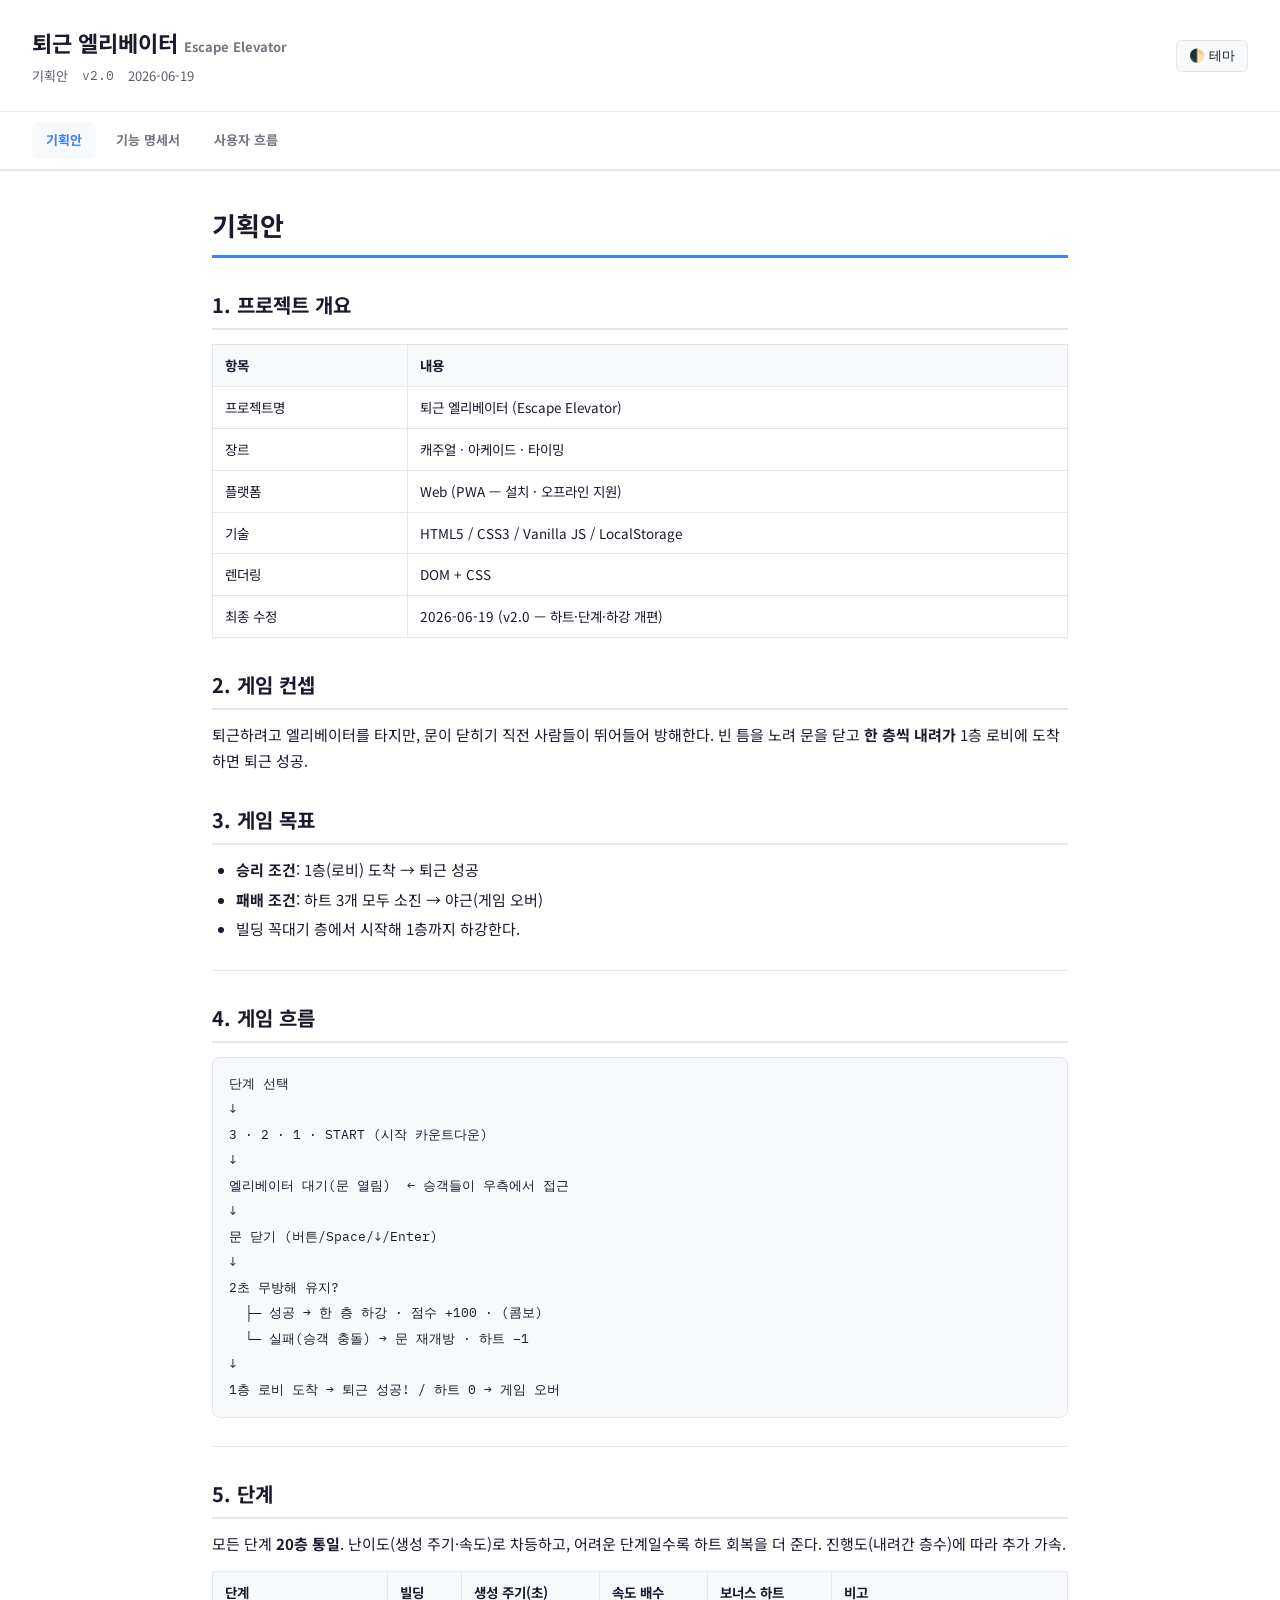
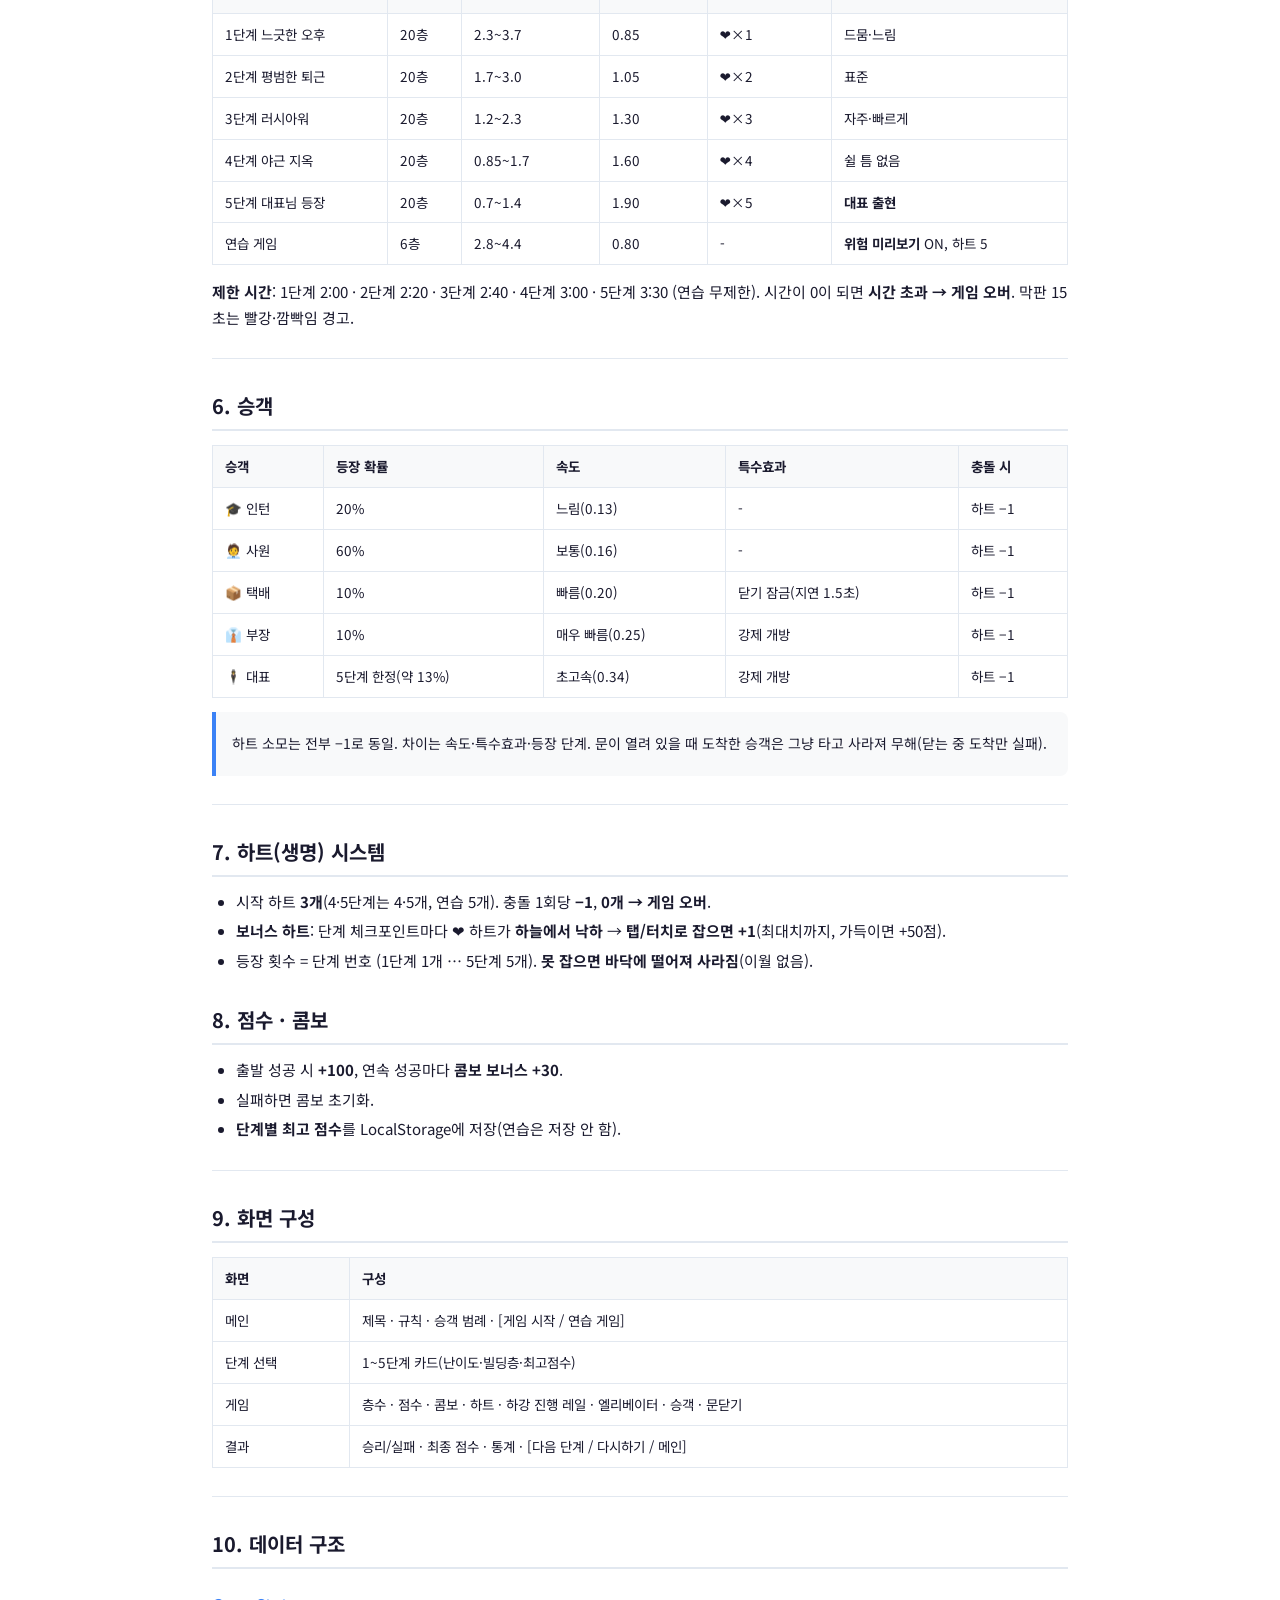
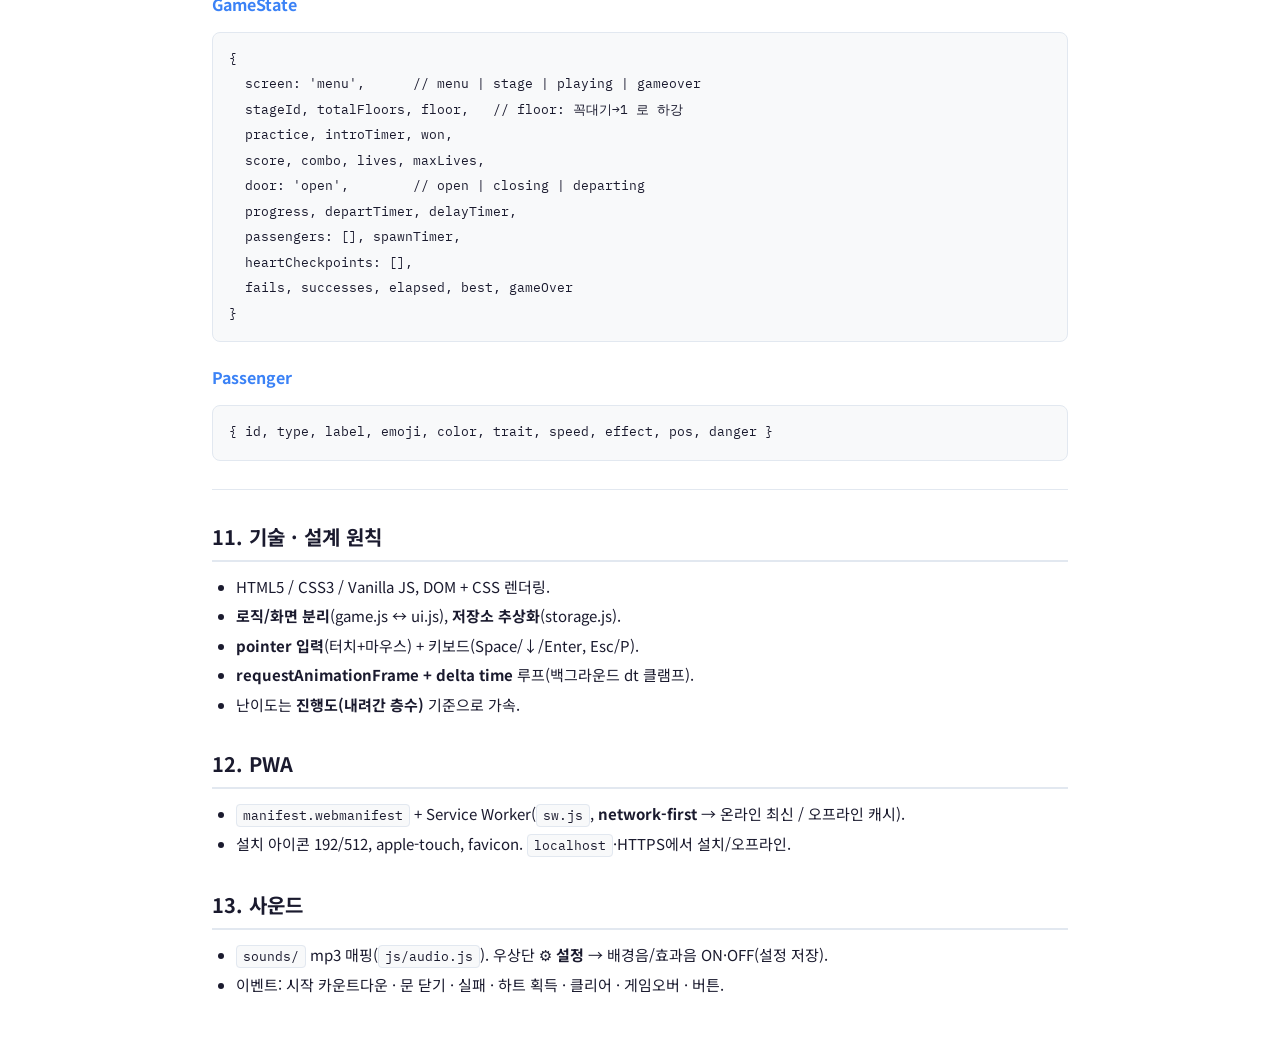
==== commit 839c3b6e: "docs: README/docs 현행화(제한시간·⚙설정·문닫기 2초) + 스크린샷 재캡처(새 HUD) Co-Authored-By: Claude Opus 4.8 (1M context" ====
--- a/docs/planning.html
+++ b/docs/planning.html
@@ -96,7 +96,7 @@
 ↓
 문 닫기 (버튼/Space/↓/Enter)
 ↓
-3초 무방해 유지?
+2초 무방해 유지?
   ├─ 성공 → 한 층 하강 · 점수 +100 · (콤보)
   └─ 실패(승객 충돌) → 문 재개방 · 하트 −1
 ↓
@@ -167,6 +167,7 @@
 </tr>
 </tbody>
 </table>
+<p><strong>제한 시간</strong>: 1단계 2:00 · 2단계 2:20 · 3단계 2:40 · 4단계 3:00 · 5단계 3:30 (연습 무제한). 시간이 0이 되면 <strong>시간 초과 → 게임 오버</strong>. 막판 15초는 빨강·깜빡임 경고.</p>
 <hr />
 <h2>6. 승객</h2>
 <table>
@@ -296,7 +297,7 @@
 </ul>
 <h2>13. 사운드</h2>
 <ul>
-<li><code>sounds/</code> mp3 매핑(<code>js/audio.js</code>). <strong>효과음 🔊 / 배경음 🎵 각각 토글</strong>(설정 저장).</li>
+<li><code>sounds/</code> mp3 매핑(<code>js/audio.js</code>). 우상단 <strong>⚙ 설정</strong> → 배경음/효과음 ON·OFF(설정 저장).</li>
 <li>이벤트: 시작 카운트다운 · 문 닫기 · 실패 · 하트 획득 · 클리어 · 게임오버 · 버튼.</li>
 </ul>
 </div>
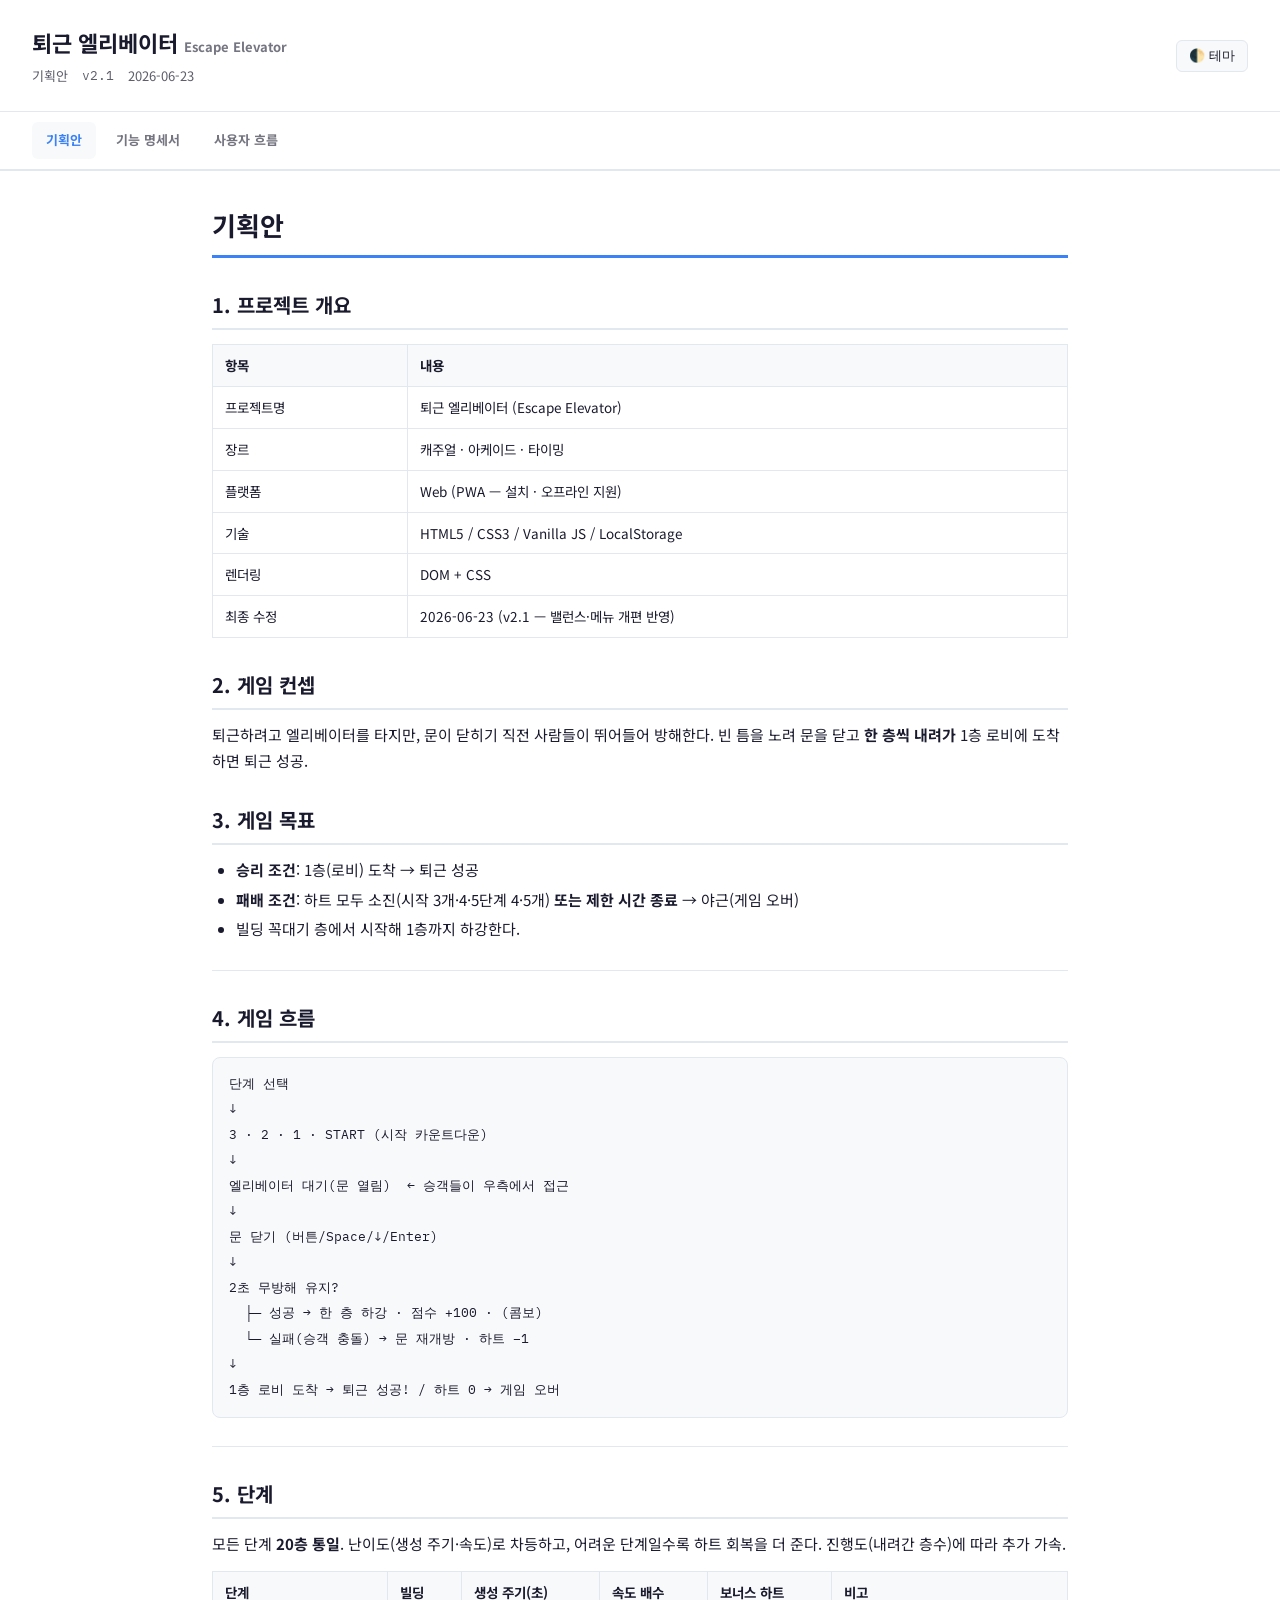
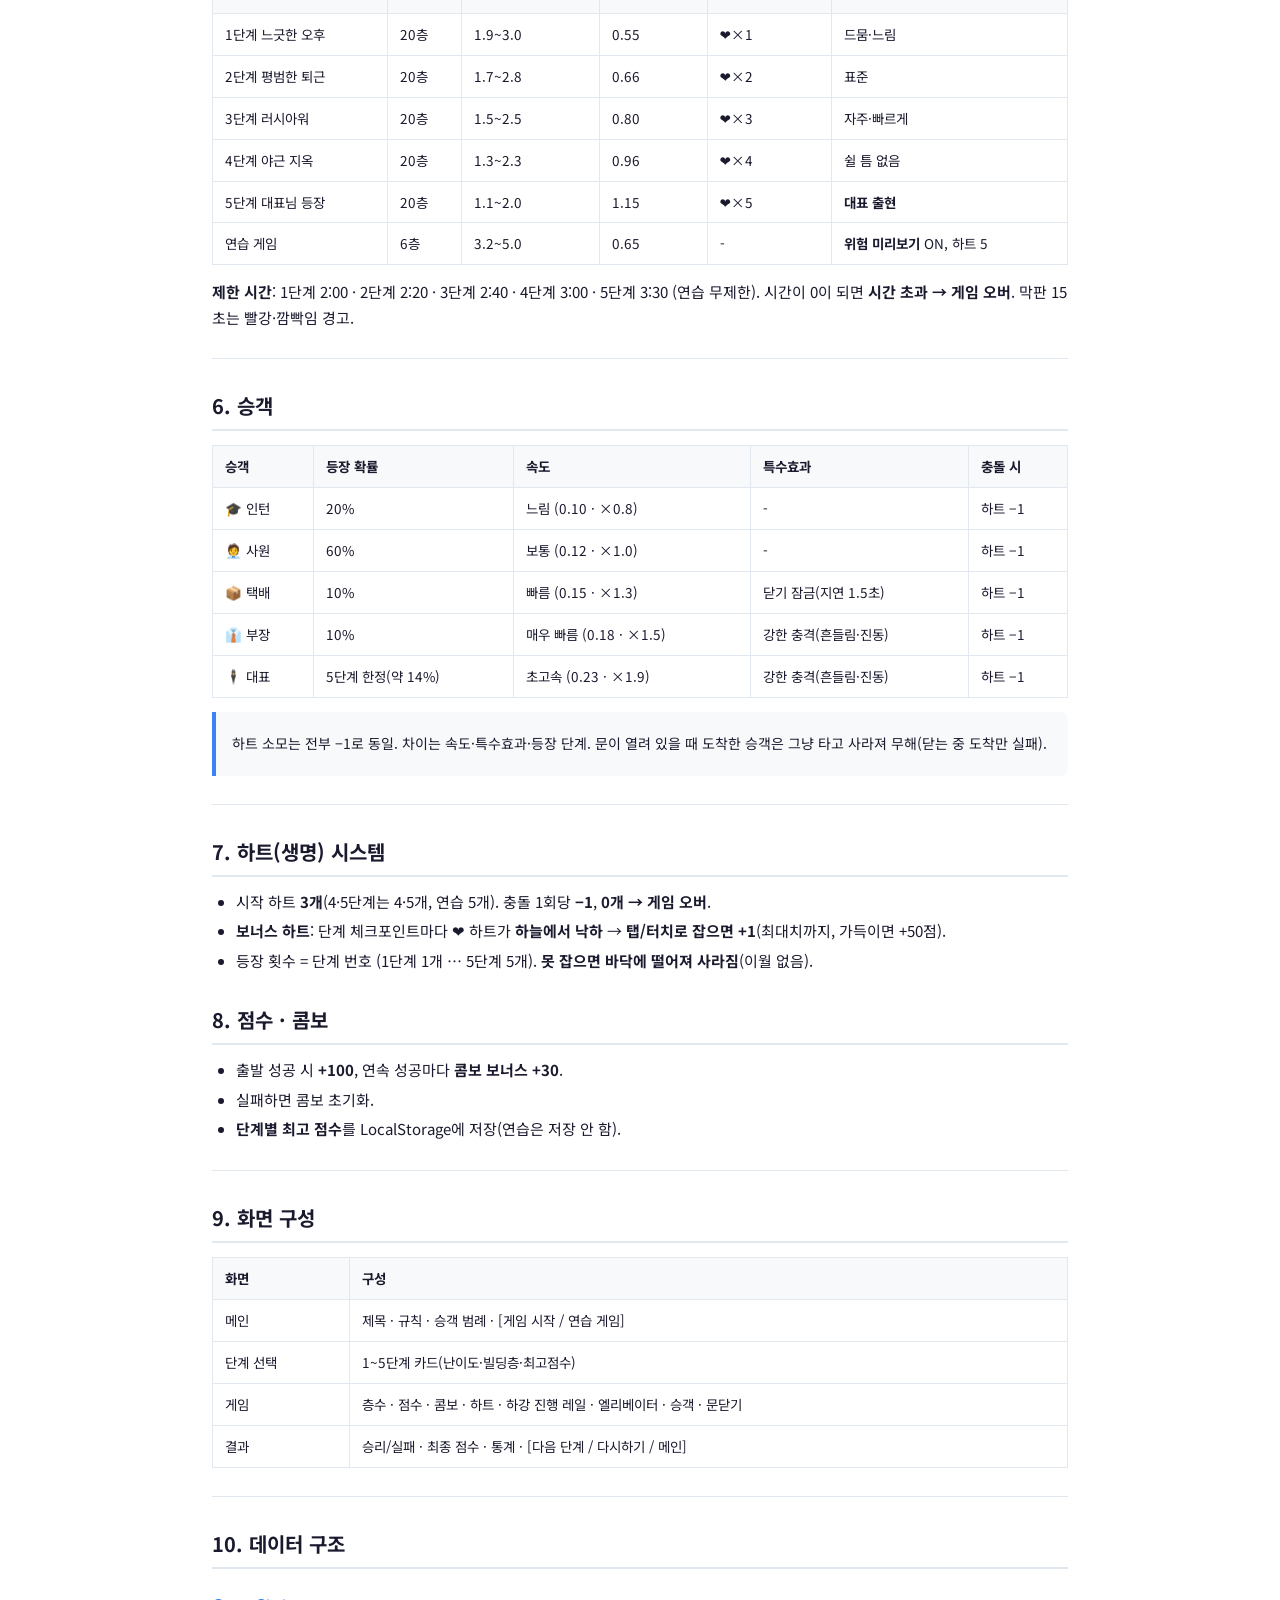
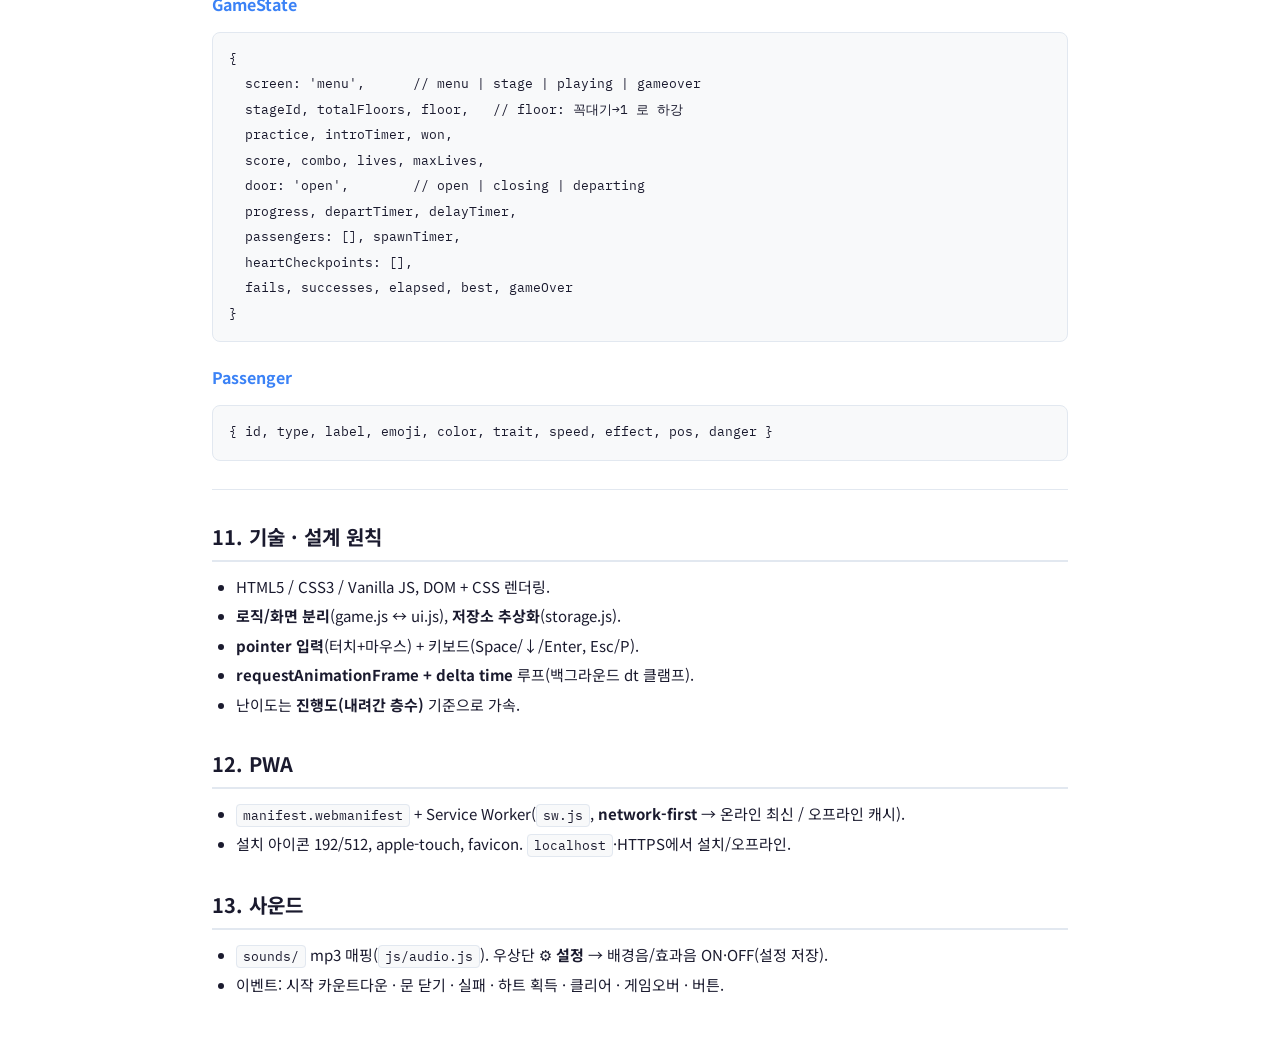
==== commit dc862680: "docs: 스크린샷 3종(메인·게임방법·게임중) 재캡처 + 문서 동기화 - README에 게임 방법 화면 추가(3장)·승객 표에 속도배수/특수효과 보강·택배 1.5초로 정정 - p" ====
--- a/docs/planning.html
+++ b/docs/planning.html
@@ -37,7 +37,7 @@
 @media(max-width:768px){.header,.docnav{padding-left:16px;padding-right:16px}.doc{padding:18px}}
 </style></head><body>
 <div class="header"><div><h1>퇴근 엘리베이터 <span style="font-size:13px;opacity:.6">Escape Elevator</span></h1>
-<div class="header-meta"><span>기획안</span><span class="mono">v2.0</span><span>2026-06-19</span></div></div>
+<div class="header-meta"><span>기획안</span><span class="mono">v2.1</span><span>2026-06-23</span></div></div>
 <button class="theme-toggle" onclick="toggleTheme()">🌓 테마</button></div>
 <div class="docnav"><a href="planning.html" class="active">기획안</a><a href="기능명세서.html">기능 명세서</a><a href="user-flow.html">사용자 흐름</a></div>
 <div class="doc">
@@ -73,7 +73,7 @@
 </tr>
 <tr>
 <td>최종 수정</td>
-<td>2026-06-19 (v2.0 — 하트·단계·하강 개편)</td>
+<td>2026-06-23 (v2.1 — 밸런스·메뉴 개편 반영)</td>
 </tr>
 </tbody>
 </table>
@@ -83,7 +83,7 @@
 <h2>3. 게임 목표</h2>
 <ul>
 <li><strong>승리 조건</strong>: 1층(로비) 도착 → 퇴근 성공</li>
-<li><strong>패배 조건</strong>: 하트 3개 모두 소진 → 야근(게임 오버)</li>
+<li><strong>패배 조건</strong>: 하트 모두 소진(시작 3개·4·5단계 4·5개) <strong>또는 제한 시간 종료</strong> → 야근(게임 오버)</li>
 <li>빌딩 꼭대기 층에서 시작해 1층까지 하강한다.</li>
 </ul>
 <hr />
@@ -120,48 +120,48 @@
 <tr>
 <td>1단계 느긋한 오후</td>
 <td>20층</td>
-<td>2.3~3.7</td>
-<td>0.85</td>
+<td>1.9~3.0</td>
+<td>0.55</td>
 <td>❤️×1</td>
 <td>드뭄·느림</td>
 </tr>
 <tr>
 <td>2단계 평범한 퇴근</td>
 <td>20층</td>
-<td>1.7~3.0</td>
-<td>1.05</td>
+<td>1.7~2.8</td>
+<td>0.66</td>
 <td>❤️×2</td>
 <td>표준</td>
 </tr>
 <tr>
 <td>3단계 러시아워</td>
 <td>20층</td>
-<td>1.2~2.3</td>
-<td>1.30</td>
+<td>1.5~2.5</td>
+<td>0.80</td>
 <td>❤️×3</td>
 <td>자주·빠르게</td>
 </tr>
 <tr>
 <td>4단계 야근 지옥</td>
 <td>20층</td>
-<td>0.85~1.7</td>
-<td>1.60</td>
+<td>1.3~2.3</td>
+<td>0.96</td>
 <td>❤️×4</td>
 <td>쉴 틈 없음</td>
 </tr>
 <tr>
 <td>5단계 대표님 등장</td>
 <td>20층</td>
-<td>0.7~1.4</td>
-<td>1.90</td>
+<td>1.1~2.0</td>
+<td>1.15</td>
 <td>❤️×5</td>
 <td><strong>대표 출현</strong></td>
 </tr>
 <tr>
 <td>연습 게임</td>
 <td>6층</td>
-<td>2.8~4.4</td>
-<td>0.80</td>
+<td>3.2~5.0</td>
+<td>0.65</td>
 <td>-</td>
 <td><strong>위험 미리보기</strong> ON, 하트 5</td>
 </tr>
@@ -184,36 +184,36 @@
 <tr>
 <td>🎓 인턴</td>
 <td>20%</td>
-<td>느림(0.13)</td>
+<td>느림 (0.10 · ×0.8)</td>
 <td>-</td>
 <td>하트 −1</td>
 </tr>
 <tr>
 <td>🧑‍💼 사원</td>
 <td>60%</td>
-<td>보통(0.16)</td>
+<td>보통 (0.12 · ×1.0)</td>
 <td>-</td>
 <td>하트 −1</td>
 </tr>
 <tr>
 <td>📦 택배</td>
 <td>10%</td>
-<td>빠름(0.20)</td>
+<td>빠름 (0.15 · ×1.3)</td>
 <td>닫기 잠금(지연 1.5초)</td>
 <td>하트 −1</td>
 </tr>
 <tr>
 <td>👔 부장</td>
 <td>10%</td>
-<td>매우 빠름(0.25)</td>
-<td>강제 개방</td>
+<td>매우 빠름 (0.18 · ×1.5)</td>
+<td>강한 충격(흔들림·진동)</td>
 <td>하트 −1</td>
 </tr>
 <tr>
 <td>🕴️ 대표</td>
-<td>5단계 한정(약 13%)</td>
-<td>초고속(0.34)</td>
-<td>강제 개방</td>
+<td>5단계 한정(약 14%)</td>
+<td>초고속 (0.23 · ×1.9)</td>
+<td>강한 충격(흔들림·진동)</td>
 <td>하트 −1</td>
 </tr>
 </tbody>
